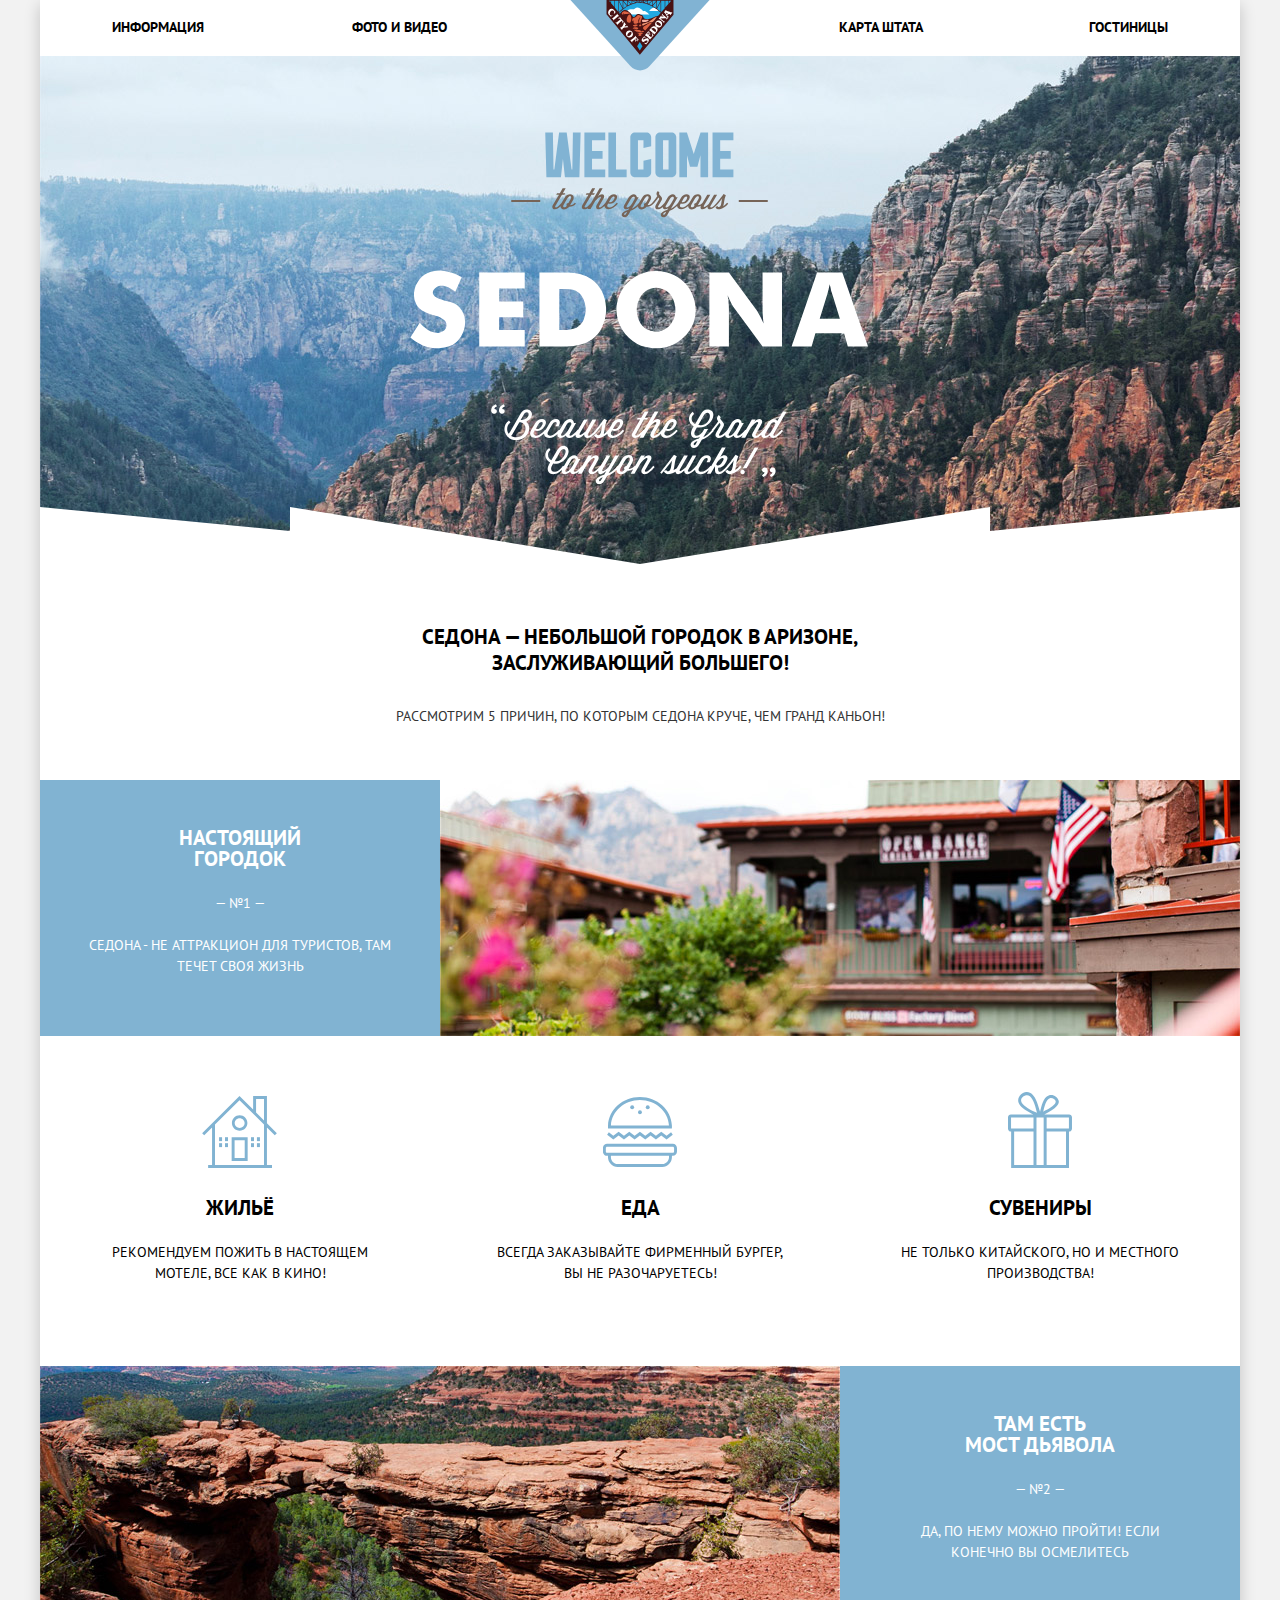
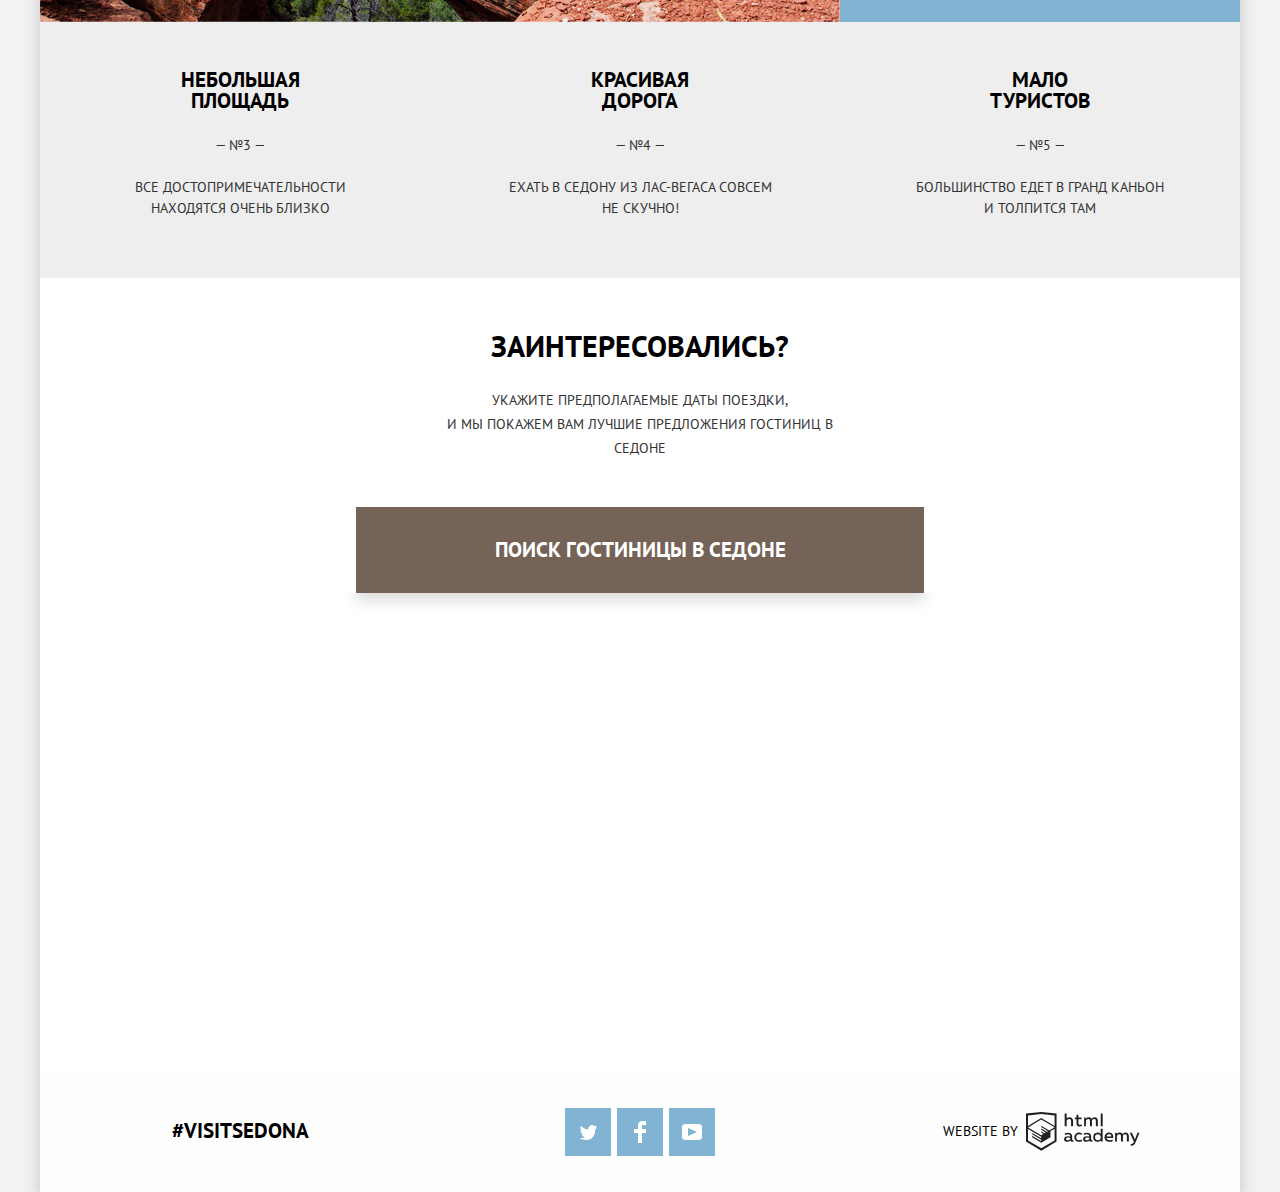
==== index.html @ da0f1f98 "Подключен обновленный минифицированный файл стилей" ====
<!DOCTYPE html>
<html lang="ru">
  <head>
    <meta charset="utf-8">
    <title>Седона</title>
    <link href="https://fonts.googleapis.com/css?family=PT+Sans:400,700&amp;subset=cyrillic"
     rel="stylesheet">
    <link href="css/normalize.min.css" rel="stylesheet">
    <link href="css/styles.min.css" rel="stylesheet">
  </head>
  <body>
    <div class="container">   
      <nav class="main-navigator">
        <a class="main-header-logo">
          <img src="img/logo.svg" width="140"
           height="72" alt="Логотип Sedona">
        </a>
        <ul class="site-navigation">
          <li><a href="info.html">Информация</a></li>
          <li><a href="media.html">Фото и видео</a></li>
          <li><a href="map.html">Карта штата</a></li>
          <li><a href="catalog.html">Гостиницы</a></li>
        </ul>
      </nav>
      <header class="main-header">
        <img src="img/welcome-header.svg" width="459"
         height="353" alt="Приветственный слоган">
      </header>
      <main class="content">
        <h1 class="visually-hidden">Заказ жилья в Седоне</h1>
        <section class="advantages">
          <h2 class="visually-hidden">Преимущества городка Седоны</h2>
          <p class="advantages-intro-mark">
            <b>Седона &mdash; небольшой городок в Аризоне, заслуживающий большего!</b>
          </p>
          <p class="advantages-intro">
            Рассмотрим 5 причин, по которым Седона круче, чем Гранд Каньон!
          </p>
          <section class="advantages-item-1 big-item">
            <div class="advantages-item-container">
              <h3>Настоящий городок</h3>
              <p>&mdash; №1 &mdash;</p>
              <p class="advantages-item-1-description">Седона - не аттракцион
               для туристов, там течет своя жизнь</p>
            </div>
            <div class="advantages-img-container">
              <img src="img/item1.jpg" width="800"
               height="256" alt="Одно из городских строений в стилиские дикого запада">
            </div>
          </section>
          <section class="advantages-extra">
            <div class="advantages-extra-item advantages-extra-item-1">
              <p><b>Жильё</b></p>
              <p>Рекомендуем пожить в настоящем мотеле, все как в кино!</p>
            </div>
            <div class="advantages-extra-item advantages-extra-item-2">
              <p><b>Еда</b></p>
              <p>Всегда заказывайте фирменный бургер, Вы не разочаруетесь!</p>
            </div>
            <div class="advantages-extra-item advantages-extra-item-3">
              <p><b>Сувениры</b></p>
              <p>Не только китайского, но и местного производства!</p>
            </div>
          </section>
          <section class="advantages-item-2 advantages-item-reverse big-item">
            <div class="advantages-item-container">
              <h3>Там есть<br>мост дьявола</h3>
              <p>&mdash; №2 &mdash;</p>
              <p>Да, по нему можно пройти! Если конечно Вы осмелитесь</p>
            </div>
            <div class="advantages-img-container">
              <img src="img/item2.jpg"
               width="800" height="256" alt="Мост дьявола">
            </div>
          </section>
          <section class="advantages-item-3 advantages-item-small">
            <h3>Небольшая площадь</h3>
            <p>&mdash; №3 &mdash;</p>
            <p>Все достопримечательности находятся очень близко</p>
          </section>
          <section class="advantages-item-4 advantages-item-small">
            <h3>Красивая дорога</h3>
            <p>&mdash; №4 &mdash;</p>
            <p>Ехать в Седону из Лас-Вегаса совсем не скучно!</p>
          </section>
          <section class="advantages-item-5 advantages-item-small">
            <h3>Мало туристов</h3>
            <p>&mdash; №5 &mdash;</p>
            <p>Большинство едет в Гранд Каньон<br>и толпится там</p>
          </section>
        </section>
        <section class="container-before-search-form">
          <p><b>Заинтересовались?</b></p>
          <p>Укажите предполагаемые даты поездки,<br>и мы покажем Вам
           лучшие предложения гостиниц в Седоне</p>
          <button class="btn btn-open-form">
            Поиск гостиницы в Седоне
          </button>
        </section>
        <section class="map">
          <h2 class="visually-hidden">Как до нас добраться</h2>
          <iframe class="visually-hidden" src="https://yandex.ru/map-widget/v1/-/CBBUNJQzKC" width="1200" height="593"></iframe>
          <a href="map.html">
           <img src="img/map.jpg" width="1200"
            height="593" alt="Карта со спутника">
          </a>
          <form class="form-search" action="https://echo.htmlacademy.ru" method="post">
            <h3 class="visually-hidden">Форма для поиска жилья</h3>
            <p class="container-for-date">
              <label class="input-date-label" for="input-date">
                Дата заезда:
              </label>
              <input id="input-date" class="input-date date" type="text" name="input-date" value="24 апреля 2017">
              <button class="calendar-event-listener" type="button" aria-label="Выбрать дату приезда через календарь">
                <svg class="calendar" width="21px" height="22px" viewBox="0 0 21 22"
                 enable-background="new 0 0 21 22" xml:space="preserve" fill="#000000">
	              <path d="M19.251,2.025h-2.845V0.648c0-0.381-0.294-0.689-0.656-0.689c-0.363,0-0.656,
	               0.308-0.656,0.689v1.377h-3.938V0.648
		           c0-0.381-0.294-0.689-0.655-0.689c-0.363,0-0.657,0.308-0.657,
		           0.689v1.377H5.906V0.648c0-0.381-0.294-0.689-0.656-0.689
		           c-0.363,0-0.657,0.308-0.657,0.689v1.377H1.75C0.784,2.025,0,2.847,0,
		           3.862v16.302C0,21.179,0.784,22,1.75,22h17.501
		           C20.217,22,21,21.179,21,20.164V3.862C21,2.847,20.217,2.025,19.251,
		           2.025z M19.688,20.164c0,0.253-0.195,0.459-0.437,0.459H1.75
		           c-0.241,0-0.438-0.206-0.438-0.459V3.862c0-0.253,0.196-0.459,
		           0.438-0.459h2.844v1.378c0,0.381,0.294,0.689,0.657,0.689
		           c0.362,0,0.656-0.308,0.656-0.689V3.403h3.938v1.378c0,0.381,
		           0.294,0.689,0.657,0.689c0.361,0,0.655-0.308,0.655-0.689V3.403h3.938
		           v1.378c0,0.381,0.293,0.689,0.656,0.689c0.362,0,0.656-0.308,
		           0.656-0.689V3.403h2.845c0.241,0,0.437,0.206,0.437,0.459V20.164z"/>
	              <rect x="4.594" y="8.225" width="2.625" height="2.066"/>
	              <rect x="4.594" y="11.668" width="2.625" height="2.067"/>
            	  <rect x="4.594" y="15.112" width="2.625" height="2.066"/>
	              <rect x="9.188" y="15.112" width="2.625" height="2.066"/>
	              <rect x="9.188" y="11.668" width="2.625" height="2.067"/>
	              <rect x="9.188" y="8.225" width="2.625" height="2.066"/>
	              <rect x="13.781" y="15.112" width="2.625" height="2.066"/>
	              <rect x="13.781" y="11.668" width="2.625" height="2.067"/>
	              <rect x="13.781" y="8.225" width="2.625" height="2.066"/>
                </svg>
              </button>
            </p>
            <p class="container-for-date">
              <label class="output-date-label" for="output-date">
                Дата выезда:
              </label>
              <input id="output-date" class="output-date date" type="text" name="output-date" value="4 июля 2017">
              <button class="calendar-event-listener" type="button" aria-label="Выбрать дату выезда через календарь">
                <svg class="calendar" width="21px" height="22px" viewBox="0 0 21 22"
                 enable-background="new 0 0 21 22" xml:space="preserve" fill="#000000">
	              <path d="M19.251,2.025h-2.845V0.648c0-0.381-0.294-0.689-0.656-0.689c-0.363,0-0.656,
	               0.308-0.656,0.689v1.377h-3.938V0.648
		           c0-0.381-0.294-0.689-0.655-0.689c-0.363,0-0.657,0.308-0.657,
		           0.689v1.377H5.906V0.648c0-0.381-0.294-0.689-0.656-0.689
		           c-0.363,0-0.657,0.308-0.657,0.689v1.377H1.75C0.784,2.025,0,2.847,0,
		           3.862v16.302C0,21.179,0.784,22,1.75,22h17.501
		           C20.217,22,21,21.179,21,20.164V3.862C21,2.847,20.217,2.025,19.251,
		           2.025z M19.688,20.164c0,0.253-0.195,0.459-0.437,0.459H1.75
		           c-0.241,0-0.438-0.206-0.438-0.459V3.862c0-0.253,0.196-0.459,
		           0.438-0.459h2.844v1.378c0,0.381,0.294,0.689,0.657,0.689
		           c0.362,0,0.656-0.308,0.656-0.689V3.403h3.938v1.378c0,0.381,
		           0.294,0.689,0.657,0.689c0.361,0,0.655-0.308,0.655-0.689V3.403h3.938
		           v1.378c0,0.381,0.293,0.689,0.656,0.689c0.362,0,0.656-0.308,
		           0.656-0.689V3.403h2.845c0.241,0,0.437,0.206,0.437,0.459V20.164z"/>
	              <rect x="4.594" y="8.225" width="2.625" height="2.066"/>
	              <rect x="4.594" y="11.668" width="2.625" height="2.067"/>
            	  <rect x="4.594" y="15.112" width="2.625" height="2.066"/>
	              <rect x="9.188" y="15.112" width="2.625" height="2.066"/>
	              <rect x="9.188" y="11.668" width="2.625" height="2.067"/>
	              <rect x="9.188" y="8.225" width="2.625" height="2.066"/>
	              <rect x="13.781" y="15.112" width="2.625" height="2.066"/>
	              <rect x="13.781" y="11.668" width="2.625" height="2.067"/>
	              <rect x="13.781" y="8.225" width="2.625" height="2.066"/>
                </svg>
              </button>
            </p>
            <div class="container-for-peoples-count">
              <div class="adult-container">
                <label class="count-adults-label" for="count-adults">
                  Взрослые:
                </label>
                <button class="minus" type="button"
                 aria-label="уменьшить число взрослых на одного"></button>
                <input class="peoples-count-input" type="text" id="count-adults" name="count-adults"
                 value="2">
                <button class="plus" type="button"
                 aria-label="увеличить число взрослых на одного"></button>
              </div>
              <div class="children-container">
                <label class="count-children-label" for="count-childrens">
                  Дети:
                </label>
                <button class="minus" type="button"
                 aria-label="уменьшить число детей на одного"></button>
                <input class="peoples-count-input" type="text" id="count-childrens" name="count-childrens"
                 value="0">
                <button class="plus" type="button"
                 aria-label="увеличить число детей на одного"></button>
              </div>
            </div>
            <p class="container-for-search">
              <button class="find" type="submit">Найти</button>
            </p>
          </form>
        </section>
      </main>
      <footer class="main-footer map-effect">
        <p class="hash-tag">
          #visitsedona
        </p>
        <div class="footer-social">
          <ul>
            <li>
              <a class="btn-social btn-social-tw" href="#"><span class="visually-hidden">Twitter</span>
                <svg id="Layer_1" xmlns="http://www.w3.org/2000/svg" xml:space="preserve" height="15px"
                 viewBox="0 0 17 15" width="17px" version="1.1" y="0px" x="0px"
                 xmlns:xlink="http://www.w3.org/1999/xlink" enable-background="new 0 0 17 15"
                 fill="#fff">
                  <g id="W6EeEF_1_">
		            <path d="m10.95 0.144c1.685-0.496 2.984 0.27 3.577 1.179 0.673-0.231
                     1.331-0.481 2.011-0.708-0.004 0.861-0.522 1.513-0.857 1.768 0.685 0.17
                     1.304-0.491 1.304-0.491-0.169 1-1.006 1.788-1.563 2.024-0.231 6.75-3.175
                     11.217-10.077 11.082h-0.446c-0.41 0-4.164-0.46-4.898-1.887 2.271 0.196
                     3.893-0.422 4.693-1.177-0.96-0.3-2.679-0.477-2.979-2.95 0.349 0.106 0.564
                     0.228 1.19 0.119-1.2-0.856-2.531-1.573-2.457-3.773 0.285 0.328 1.067 0.536
                     1.34 0.472-0.703-0.241-1.97-3.36-0.894-4.952 1.818 1.854 3.735 3.606 7.152
                     3.773 0.208-2.293 1.137-3.83 2.904-4.479z"/>
                  </g>
                </svg>
              </a>
            </li>
            <li>
              <a class="btn-social btn-social-fb" href="#"><span class="visually-hidden">Facebook</span>
                <svg x="0px" y="0px" fill="#FFFFFF" width="12px" height="22px"
                 viewBox="0 0 12 22" enable-background="new 0 0 12 22"
                 xml:space="preserve">
                  <path d="M12,4V0H8C5.791,0,4,1.791,4,4v4H0v4h4v10h4V12h4V8H8V4H12z"/>
                </svg>
              </a>
            </li>
            <li>
              <a class="btn-social btn-social-yt" href="#"><span class="visually-hidden">Youtube</span>
                <svg x="0px" y="0px" width="20px" height="16px" viewBox="0 0 20 16"
                 enable-background="new 0 0 20 16" xml:space="preserve" fill="#FFFFFF">
                  <path d="M17,0H3C1.35,0,0,1.35,0,3v10c0,
                   1.65,1.35,3,3,3h14c1.65,0,3-1.35,3-3V3C20,1.35,18.65,0,17,0z
                   M6.027,11.998V4.002L15.014,8L6.027,11.998z"/>
                </svg>
              </a>
            </li>
          </ul>
        </div>
        <p class="author">
          <span>Website by</span>
          <a class="logo-htmlacademy" href="https://htmlacademy.ru/intensive/htmlcss"
           aria-label="Ссылка на курс HTML и CSS, уровень 1">
            <svg class="logo-htmlacademy-svg" width="115" height="41">
              <path d="M401.93,351.51a2.07,2.07,0,0,0,.58-0.11v1.4a3.41,3.41,0,0,
               1-1.24.22,1.75,1.75,0,0,1-1.75-1,5.08,5.08,0,0,1-3.3,1.13c-1.59,
               0-3.06-.87-3.06-2.68,0-2.24,2.08-2.93,3.9-2.93a11.63,11.63,0,0,1,
               2.28.26v-0.31c0-1.09-.8-1.86-2.3-1.86a7.79,7.79,0,0,0-3.15.67v-1.79a10.72,
               10.72,0,0,1,3.35-.58c2.48,0,4,1.18,4,3.83v3.14A0.57,0.57,0,0,0,
               401.93,351.51Zm-6.76-1.19a1.42,1.42,0,0,0,1.64,1.29,3.56,3.56,0,0,0,
               2.53-1V349.1a10.21,10.21,0,0,0-1.9-.22C396.34,348.89,
               395.17,349.23,395.17,350.33Z"
               transform="translate(-355.09 -323.29)" fill="#231f20"/>
              <path d="M408.15,343.91a5.29,5.29,0,0,1,2.7.67v1.79a4.28,4.28,0,0,
               0-2.42-.73,2.89,2.89,0,1,0,0,5.76,5.26,5.26,0,0,0,
               2.55-.67v1.8a6.58,6.58,0,0,1-2.9.6,4.42,4.42,0,0,1-4.72-4.54A4.54,
               4.54,0,0,1,408.15,343.91Z" transform="translate(-355.09 -323.29)"
               fill="#231f20"/>
              <path d="M420.93,351.51a2.07,2.07,0,0,0,.58-0.11v1.4a3.41,3.41,0,0,
               1-1.24.22,1.75,1.75,0,0,1-1.75-1,5.08,5.08,0,0,1-3.3,1.13c-1.59,
               0-3.06-.87-3.06-2.68,0-2.24,2.08-2.93,3.9-2.93a11.63,11.63,0,0,1,
               2.28.26v-0.31c0-1.09-.8-1.86-2.3-1.86a7.79,7.79,0,0,0-3.15.67v-1.79a10.72,
               10.72,0,0,1,3.35-.58c2.48,0,4,1.18,4,3.83v3.14A0.57,0.57,0,0,0,420.93,
               351.51Zm-6.76-1.19a1.42,1.42,0,0,0,1.64,1.29,3.56,3.56,0,0,0,
               2.53-1V349.1a10.21,10.21,0,0,0-1.9-.22C415.33,348.89,414.17,349.23,
               414.17,350.33Z" transform="translate(-355.09 -323.29)" fill="#231f20"/>
              <path d="M431.76,340.14V352.9H430v-1.39a4.07,4.07,0,0,1-3.35,1.62,4.62,
               4.62,0,0,1,0-9.22,4,4,0,0,1,3.15,1.37v-5.14h2ZM427,345.62a2.9,2.9,0,0,
               0,0,5.8,3,3,0,0,0,2.79-1.84v-2.13A3.06,3.06,0,0,0,427,345.62Z"
               transform="translate(-355.09 -323.29)" fill="#231f20"/>
              <path d="M438.08,343.91c3.48,0,4.68,2.81,4.12,5.34h-6.58c0.22,1.57,1.75,
               2.22,3.35,2.22a6.41,6.41,0,0,0,2.77-.62v1.68a7.5,7.5,0,0,1-3.14.6c-2.68,
               0-5-1.53-5-4.61A4.39,4.39,0,0,1,438.08,343.91Zm0.09,1.62a2.39,2.39,0,0,
               0-2.57,2.26h4.85A2.06,2.06,0,0,0,438.17,345.53Z"
               transform="translate(-355.09 -323.29)" fill="#231f20"/>
              <path d="M444.19,352.9v-8.75h1.73v1.09a4,4,0,0,1,2.92-1.33,3,3,0,0,1,
               2.73,1.4,4.33,4.33,0,0,1,3.06-1.4,3.21,3.21,0,0,1,3.32,
               3.52v5.47h-2v-5.41a1.67,1.67,0,0,0-1.73-1.84,2.94,2.94,0,0,0-2.17,
               1.18c0,0.2,0,.4,0,0.6v5.47h-2v-5.41a1.67,1.67,0,0,0-1.73-1.84,3.11,
               3.11,0,0,0-2.32,1.35v5.91h-2Z" transform="translate(-355.09 -323.29)"
               fill="#231f20"/>
              <path d="M466.56,344.15h2l-4.1,9.93c-0.95,2.28-2.19,3-3.52,3a5,5,0,0,
               1-1.15-.15v-1.66a3,3,0,0,0,.89.13c0.95,0,1.66-.67,
               2.17-2l0.18-.44-4.16-8.82H461l3,6.6Z"
               transform="translate(-355.09 -323.29)" fill="#231f20"/>
              <path d="M395.75,324.82v5a4,4,0,0,1,2.83-1.2,3.41,3.41,0,0,1,3.61,
               3.57v5.41h-2v-5.16a1.9,1.9,0,0,0-2-2.1,3.08,3.08,0,0,0-2.44,
               1.46v5.8h-2V324.82h2Z" transform="translate(-355.09 -323.29)"
               fill="#231f20"/>
              <path d="M407.52,325.71v3.12h3.17v1.71h-3.17v4c0,1.15.53,1.53,
               1.66,1.53a4.71,4.71,0,0,0,1.77-.35v1.68a7.14,7.14,0,0,1-2.35.38,
               2.68,2.68,0,0,1-3-2.88v-4.38H404v-1.71h1.57v-2.64Z"
               transform="translate(-355.09 -323.29)" fill="#231f20"/>
              <path d="M413.19,337.58v-8.75h1.73v1.09a4,4,0,0,1,2.92-1.33,3,3,0,
               0,1,2.73,1.4,4.33,4.33,0,0,1,3.06-1.4,3.21,3.21,0,0,1,3.32,
               3.52v5.47h-2v-5.41a1.67,1.67,0,0,0-1.73-1.84,2.94,2.94,0,0,0-2.17,
               1.18c0,0.2,0,.4,0,0.6v5.47h-2v-5.41a1.67,1.67,0,0,0-1.73-1.84,3.11,
               3.11,0,0,0-2.32,1.35v5.91h-2Z" transform="translate(-355.09 -323.29)"
               fill="#231f20"/>
              <rect x="74.72" y="1.52" width="1.95" height="12.76" fill="#231f20"/>
              <path d="M370.53,323.31l-0.16,0-15.28,1.6v28L370.37,
               362l15.28-9.09v-28Zm13.12,28.45-13.28,7.9-13.28-7.9V340.28l13.22,7.87,
               0,1.43-9.07-5.4v1.38l9.11,5.47,0,1.46-9.1-5.42v1.38l9.11,
               5.47h0l9.19-5.5v-1.39h0v-4.52l4.1-2.45v11.67Zm0-13.16L380,340.74h0l-1.68,
               1-8-4.76v1.38l6.84,4.07-0.06,0-0.15.09-1,.57-5.64-3.36v1.38l4.45,2.65-1.05.7,
               0,0-3.36-2v1.38l2.21,1.3-2.25,1.35-13.16-7.82,
               13.17-7.92h0Zm0-1.39-13.35-7.87h0l-13.2,7.86v-10.5l13.28-1.39,13.28,
               1.39v10.51Z" transform="translate(-355.09 -323.29)" fill="#231f20"/>
            </svg>
          </a>
        </p>
      </footer>
    </div>
    <script src="js/script.min.js"></script>
  </body>
</html>
---- css/styles.min.css ----
.main-header::after,.main-header::before{left:0;content:""}.btn-open-form,body{text-transform:uppercase}.main-header::after,.main-header::before,.map form{z-index:2;position:absolute}.advantages-item-reverse,.star-container{-webkit-box-orient:horizontal;-webkit-box-direction:reverse}@-webkit-keyframes form-move-down{from{-webkit-transform:translate(0,-100%);transform:translate(0,-100%)}to{-webkit-transform:translate(0,0);transform:translate(0,0)}}@keyframes form-move-down{from{-webkit-transform:translate(0,-100%);transform:translate(0,-100%)}to{-webkit-transform:translate(0,0);transform:translate(0,0)}}@-webkit-keyframes form-move-up{from{-webkit-transform:translate(0,0);transform:translate(0,0)}to{-webkit-transform:translate(0,-100%);transform:translate(0,-100%)}}@keyframes form-move-up{from{-webkit-transform:translate(0,0);transform:translate(0,0)}to{-webkit-transform:translate(0,-100%);transform:translate(0,-100%)}}@-webkit-keyframes input-error{0%,100%{-webkit-transform:translateX(0);transform:translateX(0)}10%,30%,50%,70%,90%{-webkit-transform:translateX(-15px);transform:translateX(-15px)}20%,40%,60%,80%{-webkit-transform:translateX(15px);transform:translateX(15px)}}@keyframes input-error{0%,100%{-webkit-transform:translateX(0);transform:translateX(0)}10%,30%,50%,70%,90%{-webkit-transform:translateX(-15px);transform:translateX(-15px)}20%,40%,60%,80%{-webkit-transform:translateX(15px);transform:translateX(15px)}}.visually-hidden:not(:focus):not(:active),input[type=checkbox].visually-hidden,input[type=radio].visually-hidden{position:absolute;width:1px;height:1px;margin:-1px;border:0;padding:0;white-space:nowrap;-webkit-clip-path:inset(100%);clip-path:inset(100%);clip:rect(0 0 0 0);overflow:hidden}body{margin:0;padding:0;font-family:"PT Sans",Arial,sans-serif;font-size:14px;line-height:21px;font-weight:400;color:#333;background-color:#f2f2f2}.main-navigator,.site-navigation a{font-size:14px;color:#000;line-height:26px}.main-navigator,main.content{background-color:#fff}a{text-decoration:none}img{width:100%;height:auto}.footer-social ul,.search-result-list,.site-navigation,.sort-links{margin:0;padding:0;list-style:none}.site-navigation a{font-weight:700}.site-navigation a:focus,.site-navigation a:hover{color:#81b3d2}.site-navigation a:active{color:#cacaca}.site-navigation .active{color:#766357}.main-header{position:relative;width:1200px;min-height:510px;background-color:#8b97a6;background-image:url(../img/header-index-bg.jpg);background-size:1200px;background-position:0 -56px;background-repeat:no-repeat}.main-header::before{top:508px;width:1200px;height:2px;background-color:#fff}.main-header::after{bottom:2px;display:block;width:1200px;height:57px;background-color:transparent;background-image:url(../img/polygon.svg);background-repeat:no-repeat}.main-header img{position:absolute;top:76px;left:370px;width:459px;height:353px}.advantages-intro-mark{margin:26px 0;padding:0 295px;font-size:21px;line-height:26px;font-weight:700;text-align:center;color:#000}.advantages-intro-mark:first-of-type{margin:0 0 27px}.advantages-intro{font-size:14px;line-height:26px;font-weight:400;text-align:center;color:#333}.advantages-item-container{-ms-flex-preferred-size:400px;flex-basis:400px;padding-top:47px;padding-bottom:45px;background-color:#81b3d2}.advantages-item-container h3{font-size:21px;line-height:21px;font-weight:700;text-align:center;color:#fff}.advantages-item-container p{font-size:14px;line-height:21px;font-weight:400;text-align:center;color:#fff}.advantages-extra b{font-size:21px;line-height:21px;font-weight:700;color:#000}.advantages-extra p{font-size:14px;line-height:21px;font-weight:400;text-align:center;color:#000}.advantages-item-small{background-color:#eee}.advantages-item-small h3{font-size:21px;line-height:21px;font-weight:700;text-align:center;color:#000}.advantages-item-small p{font-size:14px;line-height:21px;font-weight:400;text-align:center;color:#333}.container-before-search-form b{font-size:30px;line-height:36px;font-weight:700;text-align:center;color:#000}.container-before-search-form p{font-size:14px;line-height:24px;font-weight:400;text-align:center}.btn-open-form{margin:0 0 0 316px;padding:30px 0;width:568px;border:none;font-size:21px;line-height:26px;font-weight:700;text-align:center;color:#fff;background-color:#766357}.btn-open-form:focus,.btn-open-form:hover{color:#fff;background-color:#604e43}.btn-open-form:active{color:#928a85;background-color:#503e33}.form-search input,.form-search label{font-size:14px;color:#000;text-transform:uppercase}.map form{top:0;left:316px;max-width:458px;background-color:#fff;-webkit-box-shadow:0 7px 15px 0 rgba(0,0,0,.15);box-shadow:0 7px 15px 0 rgba(0,0,0,.15)}.map .start-status{-webkit-transform:translate(0,-100%);-ms-transform:translate(0,-100%);transform:translate(0,-100%)}.map .form-open{-webkit-animation-name:form-move-down;animation-name:form-move-down;-webkit-animation-duration:.6s;animation-duration:.6s;-webkit-animation-fill-mode:forwards;animation-fill-mode:forwards}.map .form-close{-webkit-animation-name:form-move-up;animation-name:form-move-up;-webkit-animation-duration:.6s;animation-duration:.6s;-webkit-animation-fill-mode:forwards;animation-fill-mode:forwards}.map .form-error{-webkit-animation-name:input-error;animation-name:input-error;-webkit-animation-duration:.6s;animation-duration:.6s;-webkit-animation-timing-function:linear;animation-timing-function:linear}.map iframe{border:none}.form-search p{display:-webkit-box;display:-ms-flexbox;display:flex;-webkit-box-pack:justify;-ms-flex-pack:justify;justify-content:space-between;-ms-flex-preferred-size:100%;flex-basis:100%;-webkit-box-align:center;-ms-flex-align:center;align-items:center}.form-search .container-for-peoples-count{display:-webkit-box;display:-ms-flexbox;display:flex;-webkit-box-pack:justify;-ms-flex-pack:justify;justify-content:space-between;-webkit-box-align:center;-ms-flex-align:center;align-items:center;margin-bottom:55px}.form-search label{-ms-flex-preferred-size:112px;flex-basis:112px;font-weight:700}.form-search input{border:2px solid #f2f2f2;line-height:26px;font-weight:700;background-color:#f2f2f2;-webkit-transition-duration:.5s;-o-transition-duration:.5s;transition-duration:.5s}.form-search .find,.hash-tag{font-size:21px;font-weight:700;text-align:center}.form-search input:hover{border:2px solid #ebebeb;background-color:#ebebeb}.form-search input:focus{border:2px solid #e5e5e5;background-color:#fff;outline:0}.form-search .container-for-date{position:relative;margin:0 0 29px}.form-search .input-date-label,.form-search .output-date-label{-ms-flex-preferred-size:112px;flex-basis:112px}.form-search .input-date,.form-search .output-date{margin:0;padding:0 41px 0 11px;width:290px;height:34px}.container-for-date .calendar-event-listener{position:absolute;top:2px;right:2px;width:34px;height:34px;border:none;background-color:transparent}.container-for-date .calendar-event-listener:active,.container-for-date .calendar-event-listener:focus,.container-for-date .calendar-event-listener:hover{background-color:transparent}.calendar{position:absolute;top:6px;right:7px;fill:#a9a9a9}.calendar-event-listener:focus>.calendar,.calendar-event-listener:hover>.calendar{fill:#000}.calendar-event-listener:active>.calendar{fill:#81b3d2}.form-search .adult-container{display:-webkit-box;display:-ms-flexbox;display:flex;-ms-flex-preferred-size:226px;flex-basis:226px;-webkit-box-align:center;-ms-flex-align:center;align-items:center}.form-search .children-container{display:-webkit-box;display:-ms-flexbox;display:flex;-ms-flex-preferred-size:179px;flex-basis:179px;-webkit-box-align:center;-ms-flex-align:center;align-items:center}.adult-container label{-ms-flex-preferred-size:112px;flex-basis:112px}.children-container label{-ms-flex-preferred-size:65px;flex-basis:65px}.container-for-peoples-count button{position:relative;margin:0;padding:0;width:38px;height:38px;border:none;background-color:#f2f2f2}.container-for-peoples-count button::after,.container-for-peoples-count button::before{content:"";position:absolute;top:18px;left:13px;display:block;margin:0;padding:0;height:3px;background-color:#a9a9a9}.advantages,.site-navigation{display:-webkit-box;display:-ms-flexbox}.container-for-peoples-count .minus::before{width:12px}.container-for-peoples-count .plus::before{width:11px}.container-for-peoples-count .plus::after{width:11px;-webkit-transform:translateX(7px) translateY(-4px) rotate(90deg);-ms-transform:translateX(7px) translateY(-4px) rotate(90deg);transform:translateX(7px) translateY(-4px) rotate(90deg);-webkit-transform-origin:top left;-ms-transform-origin:top left;transform-origin:top left}.container-for-peoples-count button:focus::after,.container-for-peoples-count button:focus::before,.container-for-peoples-count button:hover::after,.container-for-peoples-count button:hover::before{background-color:#000}.container-for-peoples-count button:active::after,.container-for-peoples-count button:active::before,.form-search .find{background-color:#81b3d2}.container-for-peoples-count input{margin:0;padding:0;width:34px;height:34px;text-align:center}.container-for-search{-ms-flex-preferred-size:100%;flex-basis:100%;margin:0;padding:0}.container-for-search .find{width:100%;padding:16px 0;outline:0}.form-search .find{border:none;line-height:26px;text-transform:uppercase;color:#fff}.form-search .find:focus,.form-search .find:hover{background-color:#669ec0}.form-search .find:active{color:#94b9d2;background-color:#5496bd}.author,.hash-tag{line-height:26px;color:#000}.main-footer{background-color:rgba(255,255,255,.5)}.footer-fix-bg{background:#fefefe}.hash-tag{-ms-flex-item-align:center;-ms-grid-row-align:center;align-self:center;margin:0 0 7px}.btn-social{background-color:#81b3d2}.author{font-size:14px;font-weight:400}.logo-htmlacademy-svg{width:115px;height:41px}.logo-htmlacademy path,.logo-htmlacademy rect{fill:#231f20}.logo-htmlacademy:focus path,.logo-htmlacademy:focus rect,.logo-htmlacademy:hover path,.logo-htmlacademy:hover rect{fill:#81b3d2}.logo-htmlacademy:active path,.logo-htmlacademy:active rect{fill:#bdbbbc}.search-filter{padding-bottom:31px;background-color:#566571;background-image:url(../img/filter-bg-catalog.jpg);background-repeat:no-repeat;background-size:cover;background-position:0 -55px}.search-filter fieldset{border:none}.search-filter legend{font-size:16px;line-height:21px;font-weight:700;color:#fff}.search-filter label{font-size:14px;line-height:21px;font-weight:400;color:#fff}.search-filter-range-params{border:2px solid #fff;border-radius:2px;background-color:transparent}.search-filter-range-params input{border:none;color:#fff;background-color:transparent}.search-filter .show{border:2px solid #fff;border-radius:2px;text-align:center;color:#fff;background-color:transparent}.search-filter .show:focus,.search-filter .show:hover{color:#000;background-color:#fff}.search-result-output-text b{font-size:21px;line-height:26px;font-weight:700;color:#000}.search-result-output-text span,.sort-links a{font-size:12px;line-height:18px;font-weight:400}.search-result-output-text span{color:#000;vertical-align:1px}.sort-links .active{color:#81b3d2}.sort-links a{border-bottom:1px dotted #81b3d2;color:#cacaca}.sort-links a:focus,.sort-links a:hover{border-bottom:1px dotted #81b3d2;color:#81b3d2}.sort-links a:active{border-bottom:none;color:#000}.btn-filter svg[class^=svg]{width:11px;height:10px}.btn-filter-to-max,.btn-filter-to-min polyline{fill:#cacaca}.btn-filter-to-max:focus polygon,.btn-filter-to-max:hover polygon,.btn-filter-to-min:focus polyline,.btn-filter-to-min:hover polyline{fill:#231f20}.btn-active polyline,.btn-filter-to-max:active polygon,.btn-filter-to-min:active polyline{fill:#81b3d2}.hotel-title{font-size:21px;font-weight:700;color:#000}.btn-detail,.btn-order{font-size:14px;line-height:21px;font-weight:700}.hotel-title:focus,.hotel-title:hover{color:#81b3d2}.hotel-title:active{color:#cacaca}.btn-detail{color:#fff;background-color:#81b3d2}.btn-detail:focus,.btn-detail:hover{color:#fff;background-color:#669ec0}.btn-detail:active{color:#94b9d2;background-color:#5496bd}.btn-order{color:#fff;background-color:#766357}.btn-order:focus,.btn-order:hover{color:#fff;background-color:#604e43}.btn-order:active{color:#928a85;background-color:#503e33}.rating-mark{color:#666;background-color:#f2f2f2}body .container{margin:0 auto;padding:0;width:1200px;-webkit-box-shadow:0 5px 15px 0 rgba(0,0,0,.2);box-shadow:0 5px 15px 0 rgba(0,0,0,.2);background-color:#fff}.main-navigator{position:relative;margin:0;padding:0 72px}.main-header-logo{position:absolute;top:-1px;left:530px;z-index:10}.main-header-logo img{width:140px;height:72px}.site-navigation{display:flex;-ms-flex-negative:0;flex-shrink:0;-ms-flex-wrap:wrap;flex-wrap:wrap;margin:0;padding:0}.site-navigation li{width:128px}.site-navigation li:nth-of-type(4n+1){margin-right:112px}.site-navigation li:nth-of-type(4n+2){margin-right:315px}.site-navigation li:nth-of-type(4n){margin-left:auto}.advantages{display:flex;-ms-flex-wrap:wrap;flex-wrap:wrap;-ms-flex-negative:0;flex-shrink:0;margin:0;padding:58px 0 0}.advantages p[class^=advantages-intro]{-ms-flex-preferred-size:100%;flex-basis:100%}.advantages .big-item{display:-webkit-box;display:-ms-flexbox;display:flex;-ms-flex-wrap:wrap;flex-wrap:wrap;-ms-flex-negative:0;flex-shrink:0;-webkit-box-align:start;-ms-flex-align:start;align-items:flex-start;-ms-flex-preferred-size:100%;flex-basis:100%}.advantages-img-container{-ms-flex-preferred-size:800px;flex-basis:800px}.advantages-img-container img{display:block;width:800px;height:256px}.advantages-extra,.main-footer{display:-webkit-box;display:-ms-flexbox}.advantages-extra{-ms-flex-preferred-size:100%;flex-basis:100%;display:flex;-ms-flex-wrap:wrap;flex-wrap:wrap;-ms-flex-pack:distribute;justify-content:space-around;-ms-flex-negative:0;flex-shrink:0}.advantages .advantages-extra-item,.advantages .advantages-item-small{-ms-flex-preferred-size:400px;flex-basis:400px}.advantages-item-reverse{-ms-flex-direction:row-reverse;flex-direction:row-reverse}.container-before-search-form a{margin:0 auto;width:568px}.form-search{margin:0 auto;padding:55px;width:458px}.main-footer{display:flex;-ms-flex-negative:0;flex-shrink:0;-webkit-box-align:start;-ms-flex-align:start;align-items:flex-start;margin:0;padding:36px 0 31px}.main-footer div,.main-footer p{-ms-flex-preferred-size:400px;flex-basis:400px;overflow:hidden}.search-filter form{display:-webkit-box;display:-ms-flexbox;display:flex;-ms-flex-negative:0;flex-shrink:0}.search-filter fieldset{-webkit-margin-start:0;-webkit-margin-end:0;margin:0;-webkit-padding-before:0;-webkit-padding-start:0;-webkit-padding-end:0;-webkit-padding-after:0;padding:0}.search-filter-infrastructure,.search-filter-type-of-hotel{-ms-flex-preferred-size:255px;flex-basis:255px}.search-result-filter,.sort-links{display:-webkit-box;display:-ms-flexbox;-ms-flex-negative:0}.search-filter-infrastructure label,.search-filter-type-of-hotel label{padding-left:40px}.search-filter-infrastructure legend,.search-filter-type-of-hotel legend{margin-bottom:25px}.search-filter-infrastructure p,.search-filter-type-of-hotel p{margin-top:0;margin-bottom:25px}.search-filter-infrastructure p:last-of-type,.search-filter-type-of-hotel p:last-of-type{margin-bottom:0}.search-result{background:#fefefe}.search-result-filter{display:flex;flex-shrink:0;padding:0 72px 0 71px}.search-result-output-text{margin:0 40px 0 0}.search-result-output-text b{margin-right:44px}.sort-links{display:flex;flex-shrink:0;-webkit-box-flex:0;-ms-flex-positive:0;flex-grow:0;-ms-flex-wrap:wrap;flex-wrap:wrap;-webkit-box-align:center;-ms-flex-align:center;align-items:center;-ms-flex-line-pack:center;align-content:center;-ms-flex-preferred-size:742px;flex-basis:742px}.sort-links li{margin-right:33px}.sort-links li:last-of-type{margin-right:0}.btn-filter-to-max{margin-right:12px}.search-result-list li{display:-webkit-box;display:-ms-flexbox;display:flex;-ms-flex-negative:0;flex-shrink:0;margin-top:-1px;border-top:1px solid #e5e5e5;border-bottom:1px solid #e5e5e5}.search-result-list li:first-of-type{-ms-flex-preferred-size:135px;flex-basis:135px;margin-top:0}.preview-photo,.preview-photo img{display:block;height:90px}.preview-photo{margin:30px 30px 30px 72px;-ms-flex-preferred-size:135px;flex-basis:135px}.preview-photo img{width:135px}.search-result-item-info{-ms-flex-preferred-size:651px;flex-basis:651px;padding:27px 0}.btn-detail,.btn-order{display:block;padding:3px 0;text-align:center}.search-result-item-info h3{margin:0 0 8px}.btn-detail{width:110px}.btn-order{width:142px}.search-result-item-rating{-ms-flex-preferred-size:241px;flex-basis:241px;margin-right:auto;padding:25px 0}.star-container{display:-webkit-box;display:-ms-flexbox;display:flex;margin-top:4px;-ms-flex-direction:row-reverse;flex-direction:row-reverse}.star-container img{margin-right:1px;margin-left:5px;width:18px;height:17px}.rating-mark{margin-left:130px;margin-top:47px;margin-bottom:5px;width:110px;line-height:27px;text-align:center}.site-navigation li{display:block;padding-top:14px;padding-bottom:16px}.site-navigation li:nth-child(4n),.site-navigation li:nth-child(4n+3){text-align:right}.advantages-intro{margin-top:0;margin-bottom:26px}.advantages-intro:last-of-type{margin-bottom:51px}.advantages h3{margin-top:0;margin-bottom:24px;padding:0 124px}.advantages-item-container p:first-of-type{margin-bottom:21px}.advantages-item-container p:nth-of-type(2){padding:0 49px}.advantages div[class^=advantages-extra-item]{position:relative;padding-top:147px;padding-bottom:82px}.advantages div[class^=advantages-extra-item]::before{content:"";position:absolute;width:80px;height:80px;background-color:transparent;background-repeat:no-repeat;background-position:50% 50%}.map,.map img,.map-effect{position:relative}.advantages-extra-item-1::before{top:56px;left:159px;background-image:url(../img/house-icon.svg)}.advantages-extra-item-2::before{top:56px;left:160px;background-image:url(../img/eat-icon.svg)}.advantages-extra-item-3::before{top:54px;left:160px;background-image:url(../img/gift-icon.svg)}.advantages-extra p:last-of-type{margin-top:21px;margin-bottom:0;padding:0 50px}.advantages .advantages-item-small{padding-top:47px;padding-bottom:45px}.advantages-item-small p:last-of-type{margin-top:21px;padding:0 60px}.container-before-search-form{padding-top:50px;background-color:#fff}.container-before-search-form p:first-of-type{margin-top:0;margin-bottom:24px}.container-before-search-form p:last-of-type{margin-bottom:47px;padding:0 380px}.container-before-search-form a{padding:30px 0}.map{z-index:1;overflow:hidden}.map img{display:block;width:1200px;height:593px}.map-effect{z-index:2;margin-top:-120px;background-color:rgba(254,254,254,.9)}.main-footer .footer-social{display:-webkit-box;display:-ms-flexbox;display:flex;-webkit-box-align:start;-ms-flex-align:start;align-items:flex-start;-webkit-box-pack:center;-ms-flex-pack:center;justify-content:center}.footer-social ul{display:-webkit-box;display:-ms-flexbox;display:flex;-ms-flex-negative:0;flex-shrink:0;-ms-flex-wrap:wrap;flex-wrap:wrap;-webkit-box-pack:justify;-ms-flex-pack:justify;justify-content:space-between;-ms-flex-line-pack:justify;align-content:space-between;-webkit-box-align:center;-ms-flex-align:center;align-items:center;margin:0 0 0 -1px;width:150px}.footer-social li{-ms-flex-preferred-size:46px;flex-basis:46px;height:48px;overflow:hidden}.footer-social a{display:block;height:48px}.btn-social:focus,.btn-social:hover{background-color:#669ec0}.btn-social:active{background-color:#5496bd}.btn-social:active path{fill:#88b6d1}.btn-social-tw{padding:17px 14px 10px 15px}.btn-social-fb{padding:13px 17px 7px}.btn-social-yt{padding:16px 13px 10px}.author{display:-webkit-box;display:-ms-flexbox;display:flex;margin:0}.author span{margin-top:10px;margin-left:103px}.author a{display:block;margin:4px 0 0 8px}.search-filter form{padding-left:71px;padding-right:70px;padding-top:27px}fieldset.search-filter-type-of-hotel{padding-left:105px}.search-filter-type-of-hotel label{padding-left:42px}.container-form-item{-ms-flex-preferred-size:544px;flex-basis:544px;padding-left:334px}.search-filter-cost legend{margin-left:1px}.search-filter-range-params{position:relative;margin-top:10px;padding-top:5px;width:314px;min-height:27px}.search-filter-range-params::before{content:"";position:absolute;top:5px;left:157px;display:block;width:2px;height:22px;background-color:#fff}.search-filter-range-params input{width:50px}.search-filter-range-params label{display:inline-block;vertical-align:baseline}.search-filter-range-params label:first-of-type{margin-top:1px;padding-left:65px}.search-filter-range-params input:first-of-type{padding-right:13px}.search-filter-range-params label:last-of-type{padding-left:59px}.search-filter-range-input{position:relative;z-index:1;margin-bottom:32px;padding:4px 0}.search-filter-range-input::after,.search-filter-range-input::before{content:"";position:absolute;top:6px;left:11px;display:block;margin:0;padding:0;height:2px}.search-filter-range-input::before{z-index:2;width:307px;background-color:#928381}.search-filter-range-input::after{z-index:3;width:253px;background-color:#fff}.search-filter-range-input .left-range,.search-filter-range-input .right-range{position:absolute;z-index:4;width:4px;height:4px;background:#ababab;border:8px solid #fff;border-radius:50%;-webkit-box-shadow:0 2px 1px 0 rgba(0,1,1,.2);box-shadow:0 2px 1px 0 rgba(0,1,1,.2)}.search-filter-range-input .right-range{top:-3px;left:1px}.search-filter-range-input .left-range{top:-3px;left:253px}.search-filter-range-input .left-range:hover,.search-filter-range-input .right-range:hover{position:absolute;z-index:4;width:4px;height:4px;background:#ababab;border:9px solid #fff;border-radius:50%;-webkit-box-shadow:0 2px 1px 0 rgba(0,1,1,.2);box-shadow:0 2px 1px 0 rgba(0,1,1,.2);cursor:pointer}.search-filter-range-input .right-range:hover{top:-4px;left:0}.search-filter-range-input .left-range:hover{top:-4px;left:252px}.container-form-item .show{margin-left:85px;padding:8px 0;width:137px;text-transform:uppercase}.search-result-output-text{padding-top:30px;padding-bottom:30px}.btn-filter{padding-top:34px}.search-result-item-info-base{margin:0 0 14px}.search-result-item-action{margin:0}.search-result-item-info .info-container{display:-webkit-box;display:-ms-flexbox;display:flex;-ms-flex-negative:0;flex-shrink:0;-webkit-box-flex:0;-ms-flex-positive:0;flex-grow:0;-webkit-box-pack:justify;-ms-flex-pack:justify;justify-content:space-between;-webkit-box-align:start;-ms-flex-align:start;align-items:flex-start;margin:0;padding:0;width:258px}.info-container .left-column{-ms-flex-preferred-size:110px;flex-basis:110px;margin:0;padding:0}.info-container .right-column{-ms-flex-preferred-size:142px;flex-basis:142px;margin:0;padding:0}.info-container a{margin-top:14px}.search-filter label{position:relative;cursor:pointer}.chkb[type=checkbox]+label>.custom-checkbox{position:absolute;top:-2px;left:1px;display:block;width:19px;height:19px;border:2px solid #fff;border-radius:3px;background-color:transparent}.chkb[type=checkbox]:focus+label .custom-checkbox{outline:dotted thin;outline:-webkit-focus-ring-color auto 5px}.chkb[type=checkbox]:checked+label .custom-checkbox{top:-2px;left:1px;width:27px;height:23px;border:none;border-radius:0;background-image:url(../img/checkbox-on.svg);background-repeat:no-repeat}.chkb-last[type=checkbox]+label>.custom-checkbox,.chkb-last[type=checkbox]:checked+label>.custom-checkbox{top:-3px}
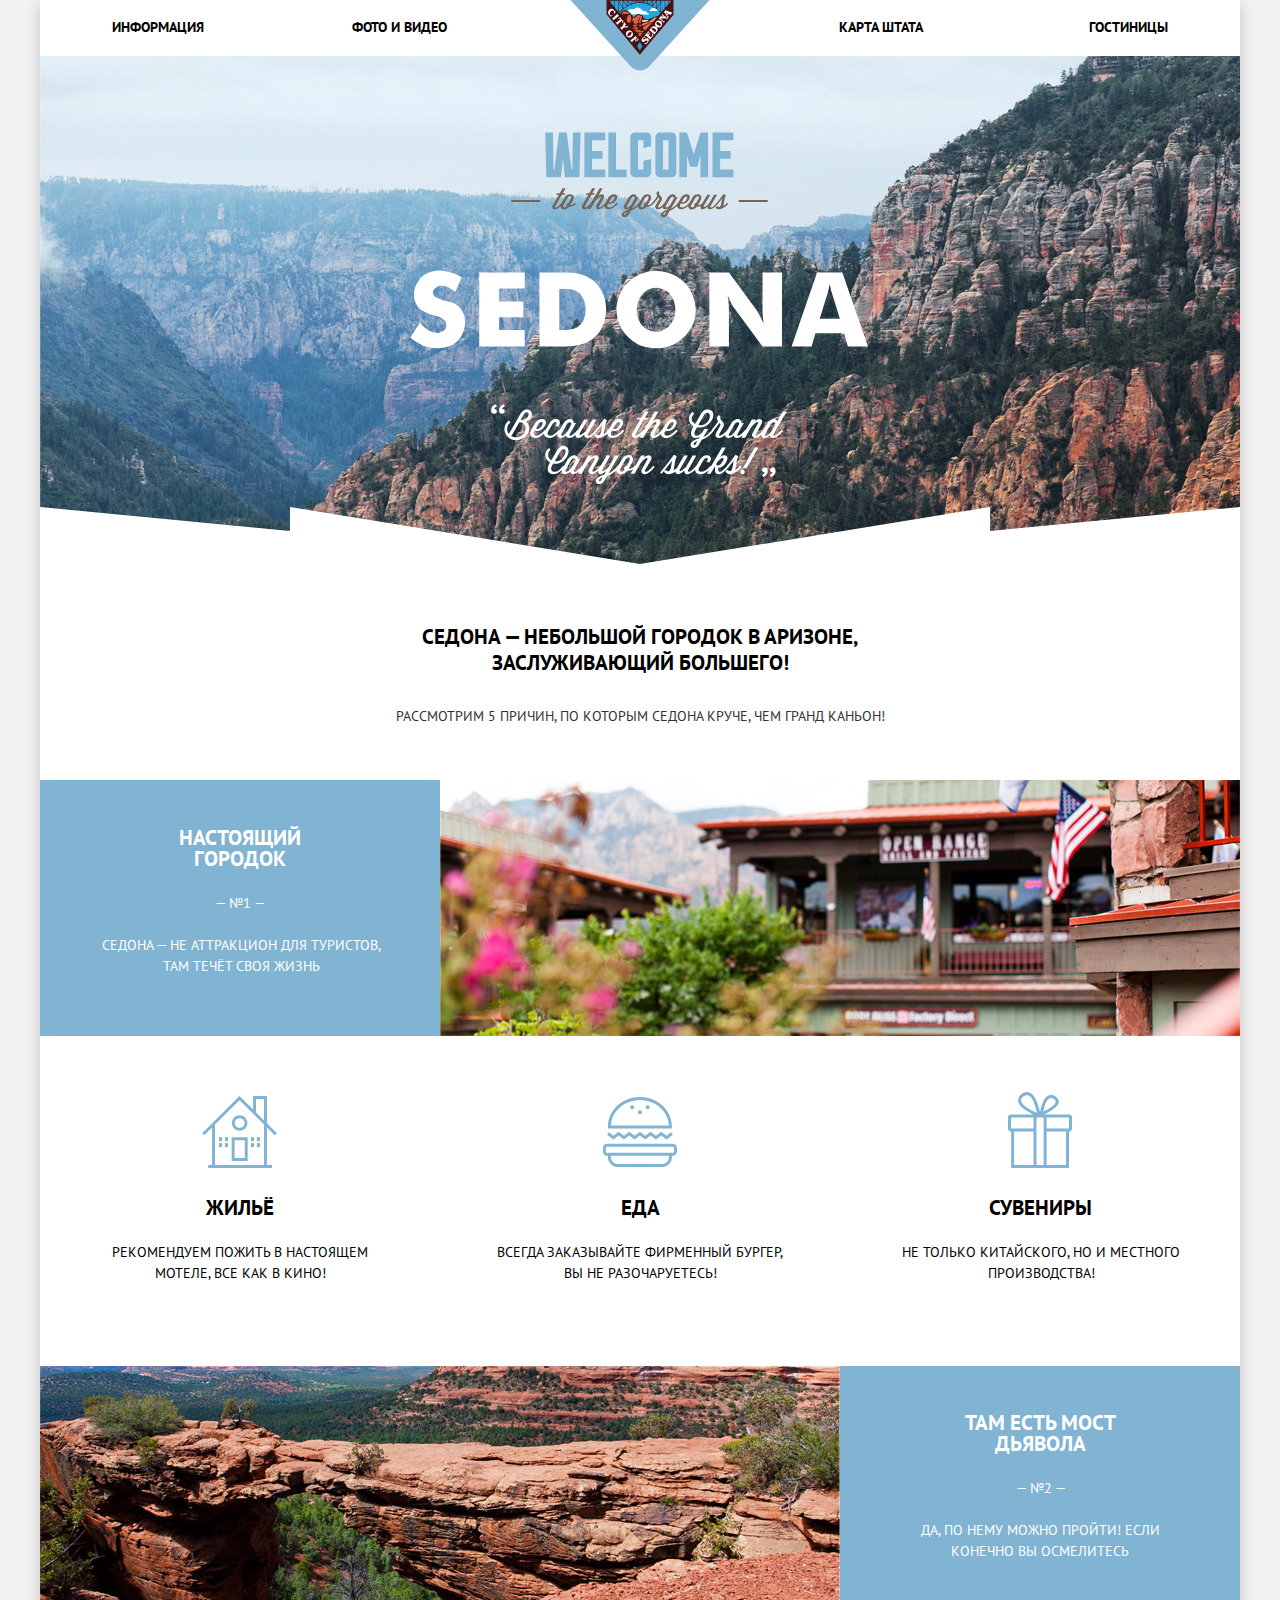
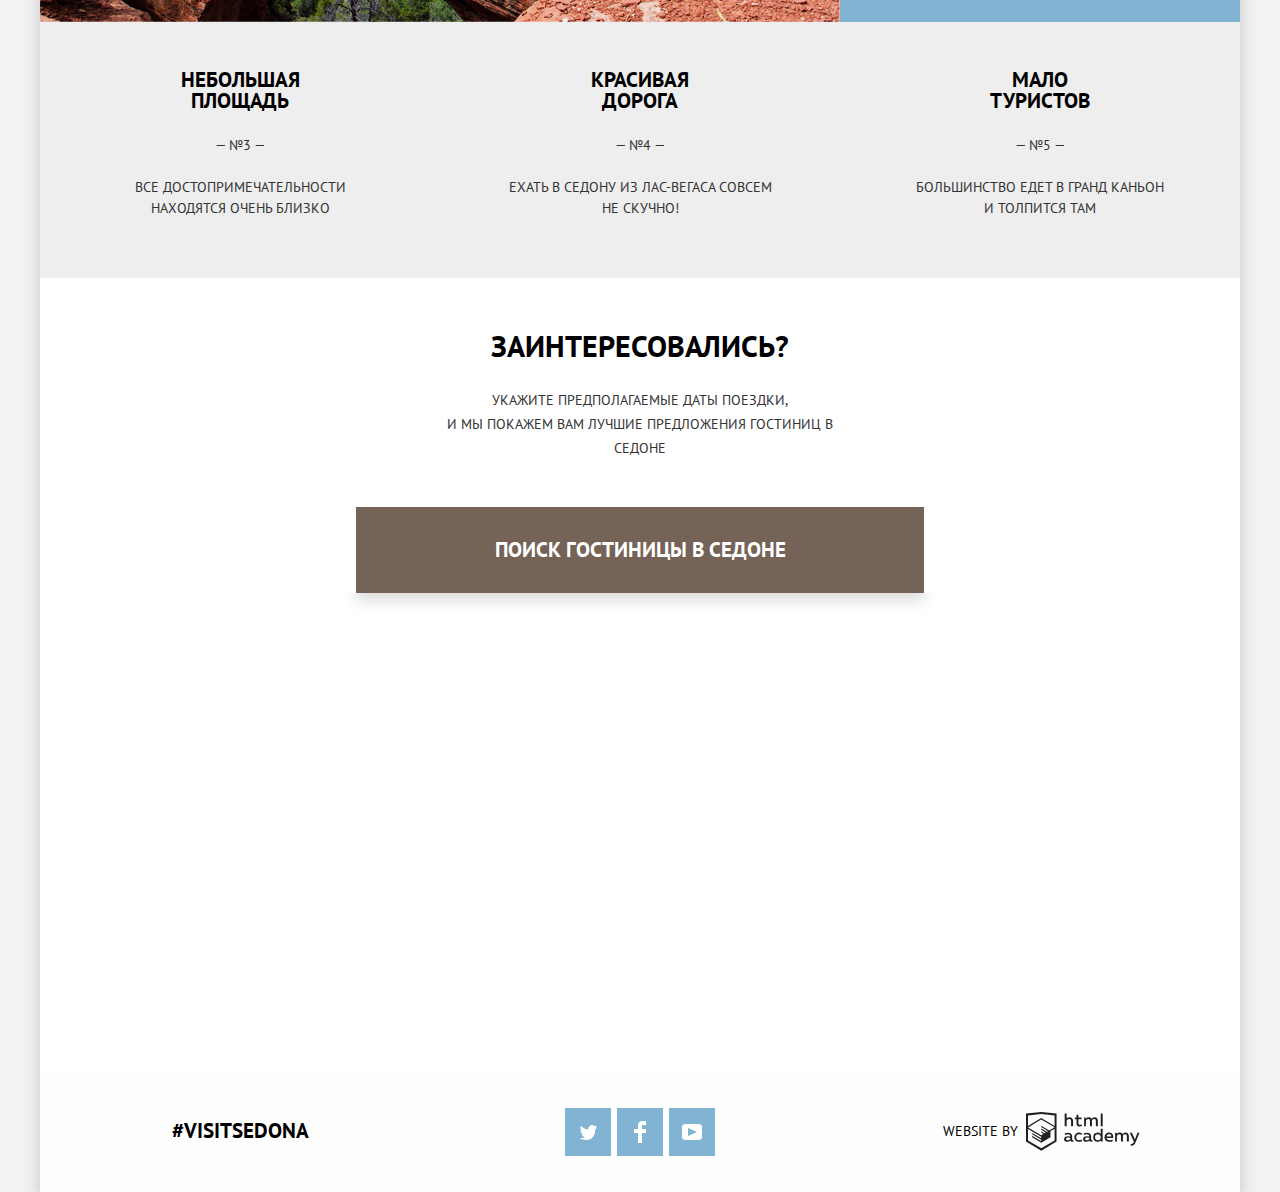
==== commit ce26bc67: "Внесены правки, за исключением подвала" ====
--- a/index.html
+++ b/index.html
@@ -3,10 +3,9 @@
   <head>
     <meta charset="utf-8">
     <title>Седона</title>
-    <link href="https://fonts.googleapis.com/css?family=PT+Sans:400,700&amp;subset=cyrillic"
-     rel="stylesheet">
+    <link href="https://fonts.googleapis.com/css?family=PT+Sans:400,700&amp;subset=cyrillic"rel="stylesheet">
     <link href="css/normalize.min.css" rel="stylesheet">
-    <link href="css/styles.min.css" rel="stylesheet">
+    <link href="css/style.css" rel="stylesheet">
   </head>
   <body>
     <div class="container">   
@@ -40,8 +39,9 @@
             <div class="advantages-item-container">
               <h3>Настоящий городок</h3>
               <p>&mdash; №1 &mdash;</p>
-              <p class="advantages-item-1-description">Седона - не аттракцион
-               для туристов, там течет своя жизнь</p>
+              <p class="advantages-item-1-description special-decore-1">
+                Седона &mdash; не аттракцион для туристов, там течёт своя жизнь
+              </p>
             </div>
             <div class="advantages-img-container">
               <img src="img/item1.jpg" width="800"
@@ -59,14 +59,14 @@
             </div>
             <div class="advantages-extra-item advantages-extra-item-3">
               <p><b>Сувениры</b></p>
-              <p>Не только китайского, но и местного производства!</p>
+              <p class="special-decore-3-ext">Не только китайского, но и местного производства!</p>
             </div>
           </section>
           <section class="advantages-item-2 advantages-item-reverse big-item">
-            <div class="advantages-item-container">
-              <h3>Там есть<br>мост дьявола</h3>
+            <div class="advantages-item-container special-decore-2">
+              <h3>Там есть мост дьявола</h3>
               <p>&mdash; №2 &mdash;</p>
-              <p>Да, по нему можно пройти! Если конечно Вы осмелитесь</p>
+              <p class="special-decore-2">Да, по нему можно пройти! Если конечно Вы осмелитесь</p>
             </div>
             <div class="advantages-img-container">
               <img src="img/item2.jpg"
@@ -86,13 +86,14 @@
           <section class="advantages-item-5 advantages-item-small">
             <h3>Мало туристов</h3>
             <p>&mdash; №5 &mdash;</p>
-            <p>Большинство едет в Гранд Каньон<br>и толпится там</p>
+            <p class="special-decore-5">Большинство едет в Гранд Каньон и толпится там</p>
           </section>
         </section>
         <section class="container-before-search-form">
           <p><b>Заинтересовались?</b></p>
-          <p>Укажите предполагаемые даты поездки,<br>и мы покажем Вам
-           лучшие предложения гостиниц в Седоне</p>
+          <p>
+            Укажите предполагаемые даты поездки,<br>и мы покажем Вам лучшие предложения гостиниц в Седоне
+          </p>
           <button class="btn btn-open-form">
             Поиск гостиницы в Седоне
           </button>
@@ -101,8 +102,7 @@
           <h2 class="visually-hidden">Как до нас добраться</h2>
           <iframe class="visually-hidden" src="https://yandex.ru/map-widget/v1/-/CBBUNJQzKC" width="1200" height="593"></iframe>
           <a href="map.html">
-           <img src="img/map.jpg" width="1200"
-            height="593" alt="Карта со спутника">
+           <img src="img/map.jpg" width="1200" height="593" alt="Карта со спутника">
           </a>
           <form class="form-search" action="https://echo.htmlacademy.ru" method="post">
             <h3 class="visually-hidden">Форма для поиска жилья</h3>
@@ -112,22 +112,8 @@
               </label>
               <input id="input-date" class="input-date date" type="text" name="input-date" value="24 апреля 2017">
               <button class="calendar-event-listener" type="button" aria-label="Выбрать дату приезда через календарь">
-                <svg class="calendar" width="21px" height="22px" viewBox="0 0 21 22"
-                 enable-background="new 0 0 21 22" xml:space="preserve" fill="#000000">
-	              <path d="M19.251,2.025h-2.845V0.648c0-0.381-0.294-0.689-0.656-0.689c-0.363,0-0.656,
-	               0.308-0.656,0.689v1.377h-3.938V0.648
-		           c0-0.381-0.294-0.689-0.655-0.689c-0.363,0-0.657,0.308-0.657,
-		           0.689v1.377H5.906V0.648c0-0.381-0.294-0.689-0.656-0.689
-		           c-0.363,0-0.657,0.308-0.657,0.689v1.377H1.75C0.784,2.025,0,2.847,0,
-		           3.862v16.302C0,21.179,0.784,22,1.75,22h17.501
-		           C20.217,22,21,21.179,21,20.164V3.862C21,2.847,20.217,2.025,19.251,
-		           2.025z M19.688,20.164c0,0.253-0.195,0.459-0.437,0.459H1.75
-		           c-0.241,0-0.438-0.206-0.438-0.459V3.862c0-0.253,0.196-0.459,
-		           0.438-0.459h2.844v1.378c0,0.381,0.294,0.689,0.657,0.689
-		           c0.362,0,0.656-0.308,0.656-0.689V3.403h3.938v1.378c0,0.381,
-		           0.294,0.689,0.657,0.689c0.361,0,0.655-0.308,0.655-0.689V3.403h3.938
-		           v1.378c0,0.381,0.293,0.689,0.656,0.689c0.362,0,0.656-0.308,
-		           0.656-0.689V3.403h2.845c0.241,0,0.437,0.206,0.437,0.459V20.164z"/>
+                <svg class="calendar" width="21px" height="22px" viewBox="0 0 21 22" enable-background="new 0 0 21 22" xml:space="preserve" fill="#000000">
+	              <path d="M19.251,2.025h-2.845V0.648c0-0.381-0.294-0.689-0.656-0.689c-0.363,0-0.656, 0.308-0.656,0.689v1.377h-3.938V0.648 c0-0.381-0.294-0.689-0.655-0.689c-0.363,0-0.657,0.308-0.657, 0.689v1.377H5.906V0.648c0-0.381-0.294-0.689-0.656-0.689 c-0.363,0-0.657,0.308-0.657,0.689v1.377H1.75C0.784,2.025,0,2.847,0,3.862v16.302C0,21.179,0.784,22,1.75,22h17.501 C20.217,22,21,21.179,21,20.164V3.862C21,2.847,20.217,2.025,19.251, 2.025z M19.688,20.164c0,0.253-0.195,0.459-0.437,0.459H1.75 c-0.241,0-0.438-0.206-0.438-0.459V3.862c0-0.253,0.196-0.459, 0.438-0.459h2.844v1.378c0,0.381,0.294,0.689,0.657,0.689 c0.362,0,0.656-0.308,0.656-0.689V3.403h3.938v1.378c0,0.381, 0.294,0.689,0.657,0.689c0.361,0,0.655-0.308,0.655-0.689V3.403h3.938 v1.378c0,0.381,0.293,0.689,0.656,0.689c0.362,0,0.656-0.308, 0.656-0.689V3.403h2.845c0.241,0,0.437,0.206,0.437,0.459V20.164z"/>
 	              <rect x="4.594" y="8.225" width="2.625" height="2.066"/>
 	              <rect x="4.594" y="11.668" width="2.625" height="2.067"/>
             	  <rect x="4.594" y="15.112" width="2.625" height="2.066"/>
@@ -148,20 +134,7 @@
               <button class="calendar-event-listener" type="button" aria-label="Выбрать дату выезда через календарь">
                 <svg class="calendar" width="21px" height="22px" viewBox="0 0 21 22"
                  enable-background="new 0 0 21 22" xml:space="preserve" fill="#000000">
-	              <path d="M19.251,2.025h-2.845V0.648c0-0.381-0.294-0.689-0.656-0.689c-0.363,0-0.656,
-	               0.308-0.656,0.689v1.377h-3.938V0.648
-		           c0-0.381-0.294-0.689-0.655-0.689c-0.363,0-0.657,0.308-0.657,
-		           0.689v1.377H5.906V0.648c0-0.381-0.294-0.689-0.656-0.689
-		           c-0.363,0-0.657,0.308-0.657,0.689v1.377H1.75C0.784,2.025,0,2.847,0,
-		           3.862v16.302C0,21.179,0.784,22,1.75,22h17.501
-		           C20.217,22,21,21.179,21,20.164V3.862C21,2.847,20.217,2.025,19.251,
-		           2.025z M19.688,20.164c0,0.253-0.195,0.459-0.437,0.459H1.75
-		           c-0.241,0-0.438-0.206-0.438-0.459V3.862c0-0.253,0.196-0.459,
-		           0.438-0.459h2.844v1.378c0,0.381,0.294,0.689,0.657,0.689
-		           c0.362,0,0.656-0.308,0.656-0.689V3.403h3.938v1.378c0,0.381,
-		           0.294,0.689,0.657,0.689c0.361,0,0.655-0.308,0.655-0.689V3.403h3.938
-		           v1.378c0,0.381,0.293,0.689,0.656,0.689c0.362,0,0.656-0.308,
-		           0.656-0.689V3.403h2.845c0.241,0,0.437,0.206,0.437,0.459V20.164z"/>
+	              <path d="M19.251,2.025h-2.845V0.648c0-0.381-0.294-0.689-0.656-0.689c-0.363,0-0.656, 0.308-0.656,0.689v1.377h-3.938V0.648 c0-0.381-0.294-0.689-0.655-0.689c-0.363,0-0.657,0.308-0.657, 0.689v1.377H5.906V0.648c0-0.381-0.294-0.689-0.656-0.689 c-0.363,0-0.657,0.308-0.657,0.689v1.377H1.75C0.784,2.025,0,2.847,0, 3.862v16.302C0,21.179,0.784,22,1.75,22h17.501 C20.217,22,21,21.179,21,20.164V3.862C21,2.847,20.217,2.025,19.251, 2.025z M19.688,20.164c0,0.253-0.195,0.459-0.437,0.459H1.75 c-0.241,0-0.438-0.206-0.438-0.459V3.862c0-0.253,0.196-0.459, 0.438-0.459h2.844v1.378c0,0.381,0.294,0.689,0.657,0.689 c0.362,0,0.656-0.308,0.656-0.689V3.403h3.938v1.378c0,0.381, 0.294,0.689,0.657,0.689c0.361,0,0.655-0.308,0.655-0.689V3.403h3.938 v1.378c0,0.381,0.293,0.689,0.656,0.689c0.362,0,0.656-0.308, 0.656-0.689V3.403h2.845c0.241,0,0.437,0.206,0.437,0.459V20.164z"/>
 	              <rect x="4.594" y="8.225" width="2.625" height="2.066"/>
 	              <rect x="4.594" y="11.668" width="2.625" height="2.067"/>
             	  <rect x="4.594" y="15.112" width="2.625" height="2.066"/>
@@ -205,46 +178,29 @@
         </section>
       </main>
       <footer class="main-footer map-effect">
-        <p class="hash-tag">
-          #visitsedona
-        </p>
+        <p class="hash-tag">#visitsedona</p>
         <div class="footer-social">
           <ul>
             <li>
               <a class="btn-social btn-social-tw" href="#"><span class="visually-hidden">Twitter</span>
-                <svg id="Layer_1" xmlns="http://www.w3.org/2000/svg" xml:space="preserve" height="15px"
-                 viewBox="0 0 17 15" width="17px" version="1.1" y="0px" x="0px"
-                 xmlns:xlink="http://www.w3.org/1999/xlink" enable-background="new 0 0 17 15"
-                 fill="#fff">
+                <svg id="Layer_1" xmlns="http://www.w3.org/2000/svg" xml:space="preserve" height="15px" viewBox="0 0 17 15" width="17px" version="1.1" y="0px" x="0px" xmlns:xlink="http://www.w3.org/1999/xlink" enable-background="new 0 0 17 15" fill="#fff">
                   <g id="W6EeEF_1_">
-		            <path d="m10.95 0.144c1.685-0.496 2.984 0.27 3.577 1.179 0.673-0.231
-                     1.331-0.481 2.011-0.708-0.004 0.861-0.522 1.513-0.857 1.768 0.685 0.17
-                     1.304-0.491 1.304-0.491-0.169 1-1.006 1.788-1.563 2.024-0.231 6.75-3.175
-                     11.217-10.077 11.082h-0.446c-0.41 0-4.164-0.46-4.898-1.887 2.271 0.196
-                     3.893-0.422 4.693-1.177-0.96-0.3-2.679-0.477-2.979-2.95 0.349 0.106 0.564
-                     0.228 1.19 0.119-1.2-0.856-2.531-1.573-2.457-3.773 0.285 0.328 1.067 0.536
-                     1.34 0.472-0.703-0.241-1.97-3.36-0.894-4.952 1.818 1.854 3.735 3.606 7.152
-                     3.773 0.208-2.293 1.137-3.83 2.904-4.479z"/>
+		            <path d="m10.95 0.144c1.685-0.496 2.984 0.27 3.577 1.179 0.673-0.231 1.331-0.481 2.011-0.708-0.004 0.861-0.522 1.513-0.857 1.768 0.685 0.17 1.304-0.491 1.304-0.491-0.169 1-1.006 1.788-1.563 2.024-0.231 6.75-3.175 11.217-10.077 11.082h-0.446c-0.41 0-4.164-0.46-4.898-1.887 2.271 0.196 3.893-0.422 4.693-1.177-0.96-0.3-2.679-0.477-2.979-2.95 0.349 0.106 0.564 0.228 1.19 0.119-1.2-0.856-2.531-1.573-2.457-3.773 0.285 0.328 1.067 0.536 1.34 0.472-0.703-0.241-1.97-3.36-0.894-4.952 1.818 1.854 3.735 3.606 7.152 3.773 0.208-2.293 1.137-3.83 2.904-4.479z"/>
                   </g>
                 </svg>
               </a>
             </li>
             <li>
               <a class="btn-social btn-social-fb" href="#"><span class="visually-hidden">Facebook</span>
-                <svg x="0px" y="0px" fill="#FFFFFF" width="12px" height="22px"
-                 viewBox="0 0 12 22" enable-background="new 0 0 12 22"
-                 xml:space="preserve">
+                <svg x="0px" y="0px" fill="#FFFFFF" width="12px" height="22px" viewBox="0 0 12 22" enable-background="new 0 0 12 22" xml:space="preserve">
                   <path d="M12,4V0H8C5.791,0,4,1.791,4,4v4H0v4h4v10h4V12h4V8H8V4H12z"/>
                 </svg>
               </a>
             </li>
             <li>
               <a class="btn-social btn-social-yt" href="#"><span class="visually-hidden">Youtube</span>
-                <svg x="0px" y="0px" width="20px" height="16px" viewBox="0 0 20 16"
-                 enable-background="new 0 0 20 16" xml:space="preserve" fill="#FFFFFF">
-                  <path d="M17,0H3C1.35,0,0,1.35,0,3v10c0,
-                   1.65,1.35,3,3,3h14c1.65,0,3-1.35,3-3V3C20,1.35,18.65,0,17,0z
-                   M6.027,11.998V4.002L15.014,8L6.027,11.998z"/>
+                <svg x="0px" y="0px" width="20px" height="16px" viewBox="0 0 20 16" enable-background="new 0 0 20 16" xml:space="preserve" fill="#FFFFFF">
+                  <path d="M17,0H3C1.35,0,0,1.35,0,3v10c0, 1.65,1.35,3,3,3h14c1.65,0,3-1.35,3-3V3C20,1.35,18.65,0,17,0z M6.027,11.998V4.002L15.014,8L6.027,11.998z"/>
                 </svg>
               </a>
             </li>
@@ -252,73 +208,20 @@
         </div>
         <p class="author">
           <span>Website by</span>
-          <a class="logo-htmlacademy" href="https://htmlacademy.ru/intensive/htmlcss"
-           aria-label="Ссылка на курс HTML и CSS, уровень 1">
+          <a class="logo-htmlacademy" href="https://htmlacademy.ru/intensive/htmlcss" aria-label="Ссылка на курс HTML и CSS, уровень 1">
             <svg class="logo-htmlacademy-svg" width="115" height="41">
-              <path d="M401.93,351.51a2.07,2.07,0,0,0,.58-0.11v1.4a3.41,3.41,0,0,
-               1-1.24.22,1.75,1.75,0,0,1-1.75-1,5.08,5.08,0,0,1-3.3,1.13c-1.59,
-               0-3.06-.87-3.06-2.68,0-2.24,2.08-2.93,3.9-2.93a11.63,11.63,0,0,1,
-               2.28.26v-0.31c0-1.09-.8-1.86-2.3-1.86a7.79,7.79,0,0,0-3.15.67v-1.79a10.72,
-               10.72,0,0,1,3.35-.58c2.48,0,4,1.18,4,3.83v3.14A0.57,0.57,0,0,0,
-               401.93,351.51Zm-6.76-1.19a1.42,1.42,0,0,0,1.64,1.29,3.56,3.56,0,0,0,
-               2.53-1V349.1a10.21,10.21,0,0,0-1.9-.22C396.34,348.89,
-               395.17,349.23,395.17,350.33Z"
-               transform="translate(-355.09 -323.29)" fill="#231f20"/>
-              <path d="M408.15,343.91a5.29,5.29,0,0,1,2.7.67v1.79a4.28,4.28,0,0,
-               0-2.42-.73,2.89,2.89,0,1,0,0,5.76,5.26,5.26,0,0,0,
-               2.55-.67v1.8a6.58,6.58,0,0,1-2.9.6,4.42,4.42,0,0,1-4.72-4.54A4.54,
-               4.54,0,0,1,408.15,343.91Z" transform="translate(-355.09 -323.29)"
-               fill="#231f20"/>
-              <path d="M420.93,351.51a2.07,2.07,0,0,0,.58-0.11v1.4a3.41,3.41,0,0,
-               1-1.24.22,1.75,1.75,0,0,1-1.75-1,5.08,5.08,0,0,1-3.3,1.13c-1.59,
-               0-3.06-.87-3.06-2.68,0-2.24,2.08-2.93,3.9-2.93a11.63,11.63,0,0,1,
-               2.28.26v-0.31c0-1.09-.8-1.86-2.3-1.86a7.79,7.79,0,0,0-3.15.67v-1.79a10.72,
-               10.72,0,0,1,3.35-.58c2.48,0,4,1.18,4,3.83v3.14A0.57,0.57,0,0,0,420.93,
-               351.51Zm-6.76-1.19a1.42,1.42,0,0,0,1.64,1.29,3.56,3.56,0,0,0,
-               2.53-1V349.1a10.21,10.21,0,0,0-1.9-.22C415.33,348.89,414.17,349.23,
-               414.17,350.33Z" transform="translate(-355.09 -323.29)" fill="#231f20"/>
-              <path d="M431.76,340.14V352.9H430v-1.39a4.07,4.07,0,0,1-3.35,1.62,4.62,
-               4.62,0,0,1,0-9.22,4,4,0,0,1,3.15,1.37v-5.14h2ZM427,345.62a2.9,2.9,0,0,
-               0,0,5.8,3,3,0,0,0,2.79-1.84v-2.13A3.06,3.06,0,0,0,427,345.62Z"
-               transform="translate(-355.09 -323.29)" fill="#231f20"/>
-              <path d="M438.08,343.91c3.48,0,4.68,2.81,4.12,5.34h-6.58c0.22,1.57,1.75,
-               2.22,3.35,2.22a6.41,6.41,0,0,0,2.77-.62v1.68a7.5,7.5,0,0,1-3.14.6c-2.68,
-               0-5-1.53-5-4.61A4.39,4.39,0,0,1,438.08,343.91Zm0.09,1.62a2.39,2.39,0,0,
-               0-2.57,2.26h4.85A2.06,2.06,0,0,0,438.17,345.53Z"
-               transform="translate(-355.09 -323.29)" fill="#231f20"/>
-              <path d="M444.19,352.9v-8.75h1.73v1.09a4,4,0,0,1,2.92-1.33,3,3,0,0,1,
-               2.73,1.4,4.33,4.33,0,0,1,3.06-1.4,3.21,3.21,0,0,1,3.32,
-               3.52v5.47h-2v-5.41a1.67,1.67,0,0,0-1.73-1.84,2.94,2.94,0,0,0-2.17,
-               1.18c0,0.2,0,.4,0,0.6v5.47h-2v-5.41a1.67,1.67,0,0,0-1.73-1.84,3.11,
-               3.11,0,0,0-2.32,1.35v5.91h-2Z" transform="translate(-355.09 -323.29)"
-               fill="#231f20"/>
-              <path d="M466.56,344.15h2l-4.1,9.93c-0.95,2.28-2.19,3-3.52,3a5,5,0,0,
-               1-1.15-.15v-1.66a3,3,0,0,0,.89.13c0.95,0,1.66-.67,
-               2.17-2l0.18-.44-4.16-8.82H461l3,6.6Z"
-               transform="translate(-355.09 -323.29)" fill="#231f20"/>
-              <path d="M395.75,324.82v5a4,4,0,0,1,2.83-1.2,3.41,3.41,0,0,1,3.61,
-               3.57v5.41h-2v-5.16a1.9,1.9,0,0,0-2-2.1,3.08,3.08,0,0,0-2.44,
-               1.46v5.8h-2V324.82h2Z" transform="translate(-355.09 -323.29)"
-               fill="#231f20"/>
-              <path d="M407.52,325.71v3.12h3.17v1.71h-3.17v4c0,1.15.53,1.53,
-               1.66,1.53a4.71,4.71,0,0,0,1.77-.35v1.68a7.14,7.14,0,0,1-2.35.38,
-               2.68,2.68,0,0,1-3-2.88v-4.38H404v-1.71h1.57v-2.64Z"
-               transform="translate(-355.09 -323.29)" fill="#231f20"/>
-              <path d="M413.19,337.58v-8.75h1.73v1.09a4,4,0,0,1,2.92-1.33,3,3,0,
-               0,1,2.73,1.4,4.33,4.33,0,0,1,3.06-1.4,3.21,3.21,0,0,1,3.32,
-               3.52v5.47h-2v-5.41a1.67,1.67,0,0,0-1.73-1.84,2.94,2.94,0,0,0-2.17,
-               1.18c0,0.2,0,.4,0,0.6v5.47h-2v-5.41a1.67,1.67,0,0,0-1.73-1.84,3.11,
-               3.11,0,0,0-2.32,1.35v5.91h-2Z" transform="translate(-355.09 -323.29)"
-               fill="#231f20"/>
+              <path d="M401.93,351.51a2.07,2.07,0,0,0,.58-0.11v1.4a3.41,3.41,0,0, 1-1.24.22,1.75,1.75,0,0,1-1.75-1,5.08,5.08,0,0,1-3.3,1.13c-1.59, 0-3.06-.87-3.06-2.68,0-2.24,2.08-2.93,3.9-2.93a11.63,11.63,0,0,1, 2.28.26v-0.31c0-1.09-.8-1.86-2.3-1.86a7.79,7.79,0,0,0-3.15.67v-1.79a10.72, 10.72,0,0,1,3.35-.58c2.48,0,4,1.18,4,3.83v3.14A0.57,0.57,0,0,0, 401.93,351.51Zm-6.76-1.19a1.42,1.42,0,0,0,1.64,1.29,3.56,3.56,0,0,0, 2.53-1V349.1a10.21,10.21,0,0,0-1.9-.22C396.34,348.89, 395.17,349.23,395.17,350.33Z" transform="translate(-355.09 -323.29)" fill="#231f20"/>
+              <path d="M408.15,343.91a5.29,5.29,0,0,1,2.7.67v1.79a4.28,4.28,0,0, 0-2.42-.73,2.89,2.89,0,1,0,0,5.76,5.26,5.26,0,0,0, 2.55-.67v1.8a6.58,6.58,0,0,1-2.9.6,4.42,4.42,0,0,1-4.72-4.54A4.54, 4.54,0,0,1,408.15,343.91Z" transform="translate(-355.09 -323.29)" fill="#231f20"/>
+              <path d="M420.93,351.51a2.07,2.07,0,0,0,.58-0.11v1.4a3.41,3.41,0,0, 1-1.24.22,1.75,1.75,0,0,1-1.75-1,5.08,5.08,0,0,1-3.3,1.13c-1.59, 0-3.06-.87-3.06-2.68,0-2.24,2.08-2.93,3.9-2.93a11.63,11.63,0,0,1, 2.28.26v-0.31c0-1.09-.8-1.86-2.3-1.86a7.79,7.79,0,0,0-3.15.67v-1.79a10.72, 10.72,0,0,1,3.35-.58c2.48,0,4,1.18,4,3.83v3.14A0.57,0.57,0,0,0,420.93, 351.51Zm-6.76-1.19a1.42,1.42,0,0,0,1.64,1.29,3.56,3.56,0,0,0, 2.53-1V349.1a10.21,10.21,0,0,0-1.9-.22C415.33,348.89,414.17,349.23, 414.17,350.33Z" transform="translate(-355.09 -323.29)" fill="#231f20"/>
+              <path d="M431.76,340.14V352.9H430v-1.39a4.07,4.07,0,0,1-3.35,1.62,4.62, 4.62,0,0,1,0-9.22,4,4,0,0,1,3.15,1.37v-5.14h2ZM427,345.62a2.9,2.9,0,0, 0,0,5.8,3,3,0,0,0,2.79-1.84v-2.13A3.06,3.06,0,0,0,427,345.62Z" transform="translate(-355.09 -323.29)" fill="#231f20"/>
+              <path d="M438.08,343.91c3.48,0,4.68,2.81,4.12,5.34h-6.58c0.22,1.57,1.75, 2.22,3.35,2.22a6.41,6.41,0,0,0,2.77-.62v1.68a7.5,7.5,0,0,1-3.14.6c-2.68, 0-5-1.53-5-4.61A4.39,4.39,0,0,1,438.08,343.91Zm0.09,1.62a2.39,2.39,0,0, 0-2.57,2.26h4.85A2.06,2.06,0,0,0,438.17,345.53Z" transform="translate(-355.09 -323.29)" fill="#231f20"/>
+              <path d="M444.19,352.9v-8.75h1.73v1.09a4,4,0,0,1,2.92-1.33,3,3,0,0,1, 2.73,1.4,4.33,4.33,0,0,1,3.06-1.4,3.21,3.21,0,0,1,3.32, 3.52v5.47h-2v-5.41a1.67,1.67,0,0,0-1.73-1.84,2.94,2.94,0,0,0-2.17, 1.18c0,0.2,0,.4,0,0.6v5.47h-2v-5.41a1.67,1.67,0,0,0-1.73-1.84,3.11, 3.11,0,0,0-2.32,1.35v5.91h-2Z" transform="translate(-355.09 -323.29)" fill="#231f20"/>
+              <path d="M466.56,344.15h2l-4.1,9.93c-0.95,2.28-2.19,3-3.52,3a5,5,0,0, 1-1.15-.15v-1.66a3,3,0,0,0,.89.13c0.95,0,1.66-.67, 2.17-2l0.18-.44-4.16-8.82H461l3,6.6Z" transform="translate(-355.09 -323.29)" fill="#231f20"/>
+              <path d="M395.75,324.82v5a4,4,0,0,1,2.83-1.2,3.41,3.41,0,0,1,3.61, 3.57v5.41h-2v-5.16a1.9,1.9,0,0,0-2-2.1,3.08,3.08,0,0,0-2.44, 1.46v5.8h-2V324.82h2Z" transform="translate(-355.09 -323.29)" fill="#231f20"/>
+              <path d="M407.52,325.71v3.12h3.17v1.71h-3.17v4c0,1.15.53,1.53, 1.66,1.53a4.71,4.71,0,0,0,1.77-.35v1.68a7.14,7.14,0,0,1-2.35.38, 2.68,2.68,0,0,1-3-2.88v-4.38H404v-1.71h1.57v-2.64Z" transform="translate(-355.09 -323.29)" fill="#231f20"/>
+              <path d="M413.19,337.58v-8.75h1.73v1.09a4,4,0,0,1,2.92-1.33,3,3,0, 0,1,2.73,1.4,4.33,4.33,0,0,1,3.06-1.4,3.21,3.21,0,0,1,3.32, 3.52v5.47h-2v-5.41a1.67,1.67,0,0,0-1.73-1.84,2.94,2.94,0,0,0-2.17, 1.18c0,0.2,0,.4,0,0.6v5.47h-2v-5.41a1.67,1.67,0,0,0-1.73-1.84,3.11, 3.11,0,0,0-2.32,1.35v5.91h-2Z" transform="translate(-355.09 -323.29)" fill="#231f20"/>
               <rect x="74.72" y="1.52" width="1.95" height="12.76" fill="#231f20"/>
-              <path d="M370.53,323.31l-0.16,0-15.28,1.6v28L370.37,
-               362l15.28-9.09v-28Zm13.12,28.45-13.28,7.9-13.28-7.9V340.28l13.22,7.87,
-               0,1.43-9.07-5.4v1.38l9.11,5.47,0,1.46-9.1-5.42v1.38l9.11,
-               5.47h0l9.19-5.5v-1.39h0v-4.52l4.1-2.45v11.67Zm0-13.16L380,340.74h0l-1.68,
-               1-8-4.76v1.38l6.84,4.07-0.06,0-0.15.09-1,.57-5.64-3.36v1.38l4.45,2.65-1.05.7,
-               0,0-3.36-2v1.38l2.21,1.3-2.25,1.35-13.16-7.82,
-               13.17-7.92h0Zm0-1.39-13.35-7.87h0l-13.2,7.86v-10.5l13.28-1.39,13.28,
-               1.39v10.51Z" transform="translate(-355.09 -323.29)" fill="#231f20"/>
+              <path d="M370.53,323.31l-0.16,0-15.28,1.6v28L370.37, 362l15.28-9.09v-28Zm13.12,28.45-13.28,7.9-13.28-7.9V340.28l13.22,7.87, 0,1.43-9.07-5.4v1.38l9.11,5.47,0,1.46-9.1-5.42v1.38l9.11, 5.47h0l9.19-5.5v-1.39h0v-4.52l4.1-2.45v11.67Zm0-13.16L380,340.74h0l-1.68, 1-8-4.76v1.38l6.84,4.07-0.06,0-0.15.09-1,.57-5.64-3.36v1.38l4.45,2.65-1.05.7, 0,0-3.36-2v1.38l2.21,1.3-2.25,1.35-13.16-7.82, 13.17-7.92h0Zm0-1.39-13.35-7.87h0l-13.2,7.86v-10.5l13.28-1.39,13.28, 1.39v10.51Z" transform="translate(-355.09 -323.29)" fill="#231f20"/>
             </svg>
           </a>
         </p>
--- a/css/style.css
+++ b/css/style.css
@@ -0,0 +1,1808 @@
+/*  -----  Анимации  -----*/
+@-webkit-keyframes form-move-down {
+    from {-webkit-transform: translate(0, -100%);transform: translate(0, -100%);}
+    to {-webkit-transform: translate(0, 0);transform: translate(0, 0);}
+}
+@keyframes form-move-down {
+    from {-webkit-transform: translate(0, -100%);transform: translate(0, -100%);}
+    to {-webkit-transform: translate(0, 0);transform: translate(0, 0);}
+}
+
+@-webkit-keyframes form-move-up {
+    from {-webkit-transform: translate(0, 0);transform: translate(0, 0);}
+    to {-webkit-transform: translate(0, -100%);transform: translate(0, -100%);}
+}
+
+@keyframes form-move-up {
+    from {-webkit-transform: translate(0, 0);transform: translate(0, 0);}
+    to {-webkit-transform: translate(0, -100%);transform: translate(0, -100%);}
+}
+
+@-webkit-keyframes input-error {
+    0%, 100% {-webkit-transform: translateX(0);transform: translateX(0);}
+    10%, 30%, 50%, 70%, 90% {-webkit-transform: translateX(-15px);transform: translateX(-15px);}
+    20%, 40%, 60%, 80% {-webkit-transform: translateX(15px);transform: translateX(15px);}
+}
+
+@keyframes input-error {
+    0%, 100% {-webkit-transform: translateX(0);transform: translateX(0);}
+    10%, 30%, 50%, 70%, 90% {-webkit-transform: translateX(-15px);transform: translateX(-15px);}
+    20%, 40%, 60%, 80% {-webkit-transform: translateX(15px);transform: translateX(15px);}
+}
+
+/*  -----  Служебные стили  -----  */
+.visually-hidden:not(:focus):not(:active),
+input[type="checkbox"].visually-hidden,
+input[type="radio"].visually-hidden {
+    position: absolute;
+
+    width: 1px;
+    height: 1px;
+    margin: -1px;
+    border: 0;
+    padding: 0;
+
+    white-space: nowrap;
+
+    -webkit-clip-path: inset(100%);
+
+            clip-path: inset(100%);
+    clip: rect(0 0 0 0);
+    overflow: hidden;
+}
+/*  -----  Конец служебных стилей  -----  */
+
+body {
+    margin: 0;
+    padding: 0;
+  
+    font-family: "PT Sans", "Arial", sans-serif;
+    font-size: 14px;
+    line-height: 21px;
+    font-weight: normal;
+    color: #333333;
+    text-transform: uppercase;
+    
+    background-color: #f2f2f2;
+}
+
+a {
+    text-decoration: none;
+}
+
+img {
+    width: 100%;
+    height: auto;
+}
+
+.main-navigator {
+    font-size: 14px;
+    line-height: 26px;
+    color: #000000;
+    
+    background-color: #ffffff;
+}
+
+main.content {
+    background-color: #ffffff;
+}
+
+.site-navigation,
+.footer-social ul,
+.sort-links,
+.search-result-list {
+    margin: 0;
+    padding: 0;
+    
+    list-style: none;
+}
+
+.site-navigation a {
+    font-size: 14px;
+    line-height: 26px;
+    font-weight: bold;
+}
+
+/*Стилизация ссылок в тегах <nav>*/
+
+.site-navigation a {
+    color: #000000;
+}
+
+.site-navigation a:hover,
+.site-navigation a:focus {
+    color: #81b3d2;
+}
+
+.site-navigation a:active {
+    color: #cacaca;
+}
+
+.site-navigation .active {
+    color: #766357;
+}
+
+/*Стилизация тега <header> на главной странице*/
+
+.main-header {
+    position: relative;
+    width: 1200px;
+    min-height: 510px;
+    
+    background-color: #8b97a6;
+    background-image: url("../img/header-index-bg.jpg");
+    background-size: 1200px;
+    background-position: 0 -56px;
+    background-repeat: no-repeat;
+}
+
+.main-header::before {
+    content: "";
+    
+    position: absolute;
+    top: 508px;
+    left: 0;
+    z-index: 2;
+    
+    width: 1200px;
+    height: 2px;
+    
+    background-color: #ffffff;
+}
+
+.main-header::after {
+    content: "";
+    
+    position: absolute;
+    bottom: 2px;
+    left: 0;
+    z-index: 2;
+    
+    display: block;
+    width: 1200px;
+    height: 57px;
+    
+    background-color: transparent;
+    background-image: url("../img/polygon.svg");
+    background-repeat: no-repeat;
+}
+
+.main-header img {
+    position: absolute;
+    top: 76px;
+    left: 370px;
+    
+    width: 459px;
+    height: 353px;
+}
+
+/*Стилизация секции "Преймущества" на главной странице*/
+
+.advantages-intro-mark {
+    margin: 26px 0;
+    padding: 0 295px;
+    
+    font-size: 21px;
+    line-height: 26px;
+    font-weight: bold;
+    text-align: center;
+    color: #000000;
+}
+
+.advantages-intro-mark:first-of-type {
+    margin: 0;
+    margin-bottom: 27px;
+}
+
+.advantages-intro {
+    font-size: 14px;
+    line-height: 26px;
+    font-weight: normal;
+    text-align: center;
+    color: #333333;
+}
+
+.advantages-item-container {
+    -ms-flex-preferred-size: 400px;
+        flex-basis: 400px;
+    padding-top: 47px;
+    padding-bottom: 45px;
+    
+    background-color: #81b3d2;
+}
+
+.advantages-item-container h3 {
+    font-size: 21px;
+    line-height: 21px;
+    font-weight: bold;
+    text-align: center;
+    color: #ffffff;
+}
+
+.advantages-item-container p {
+    font-size: 14px;
+    line-height: 21px;
+    font-weight: normal;
+    text-align: center;
+    color: #ffffff;
+}
+
+.advantages-extra b {
+    font-size: 21px;
+    line-height: 21px;
+    font-weight: bold;
+    color: #000000;
+}
+
+.advantages-extra p {
+    font-size: 14px;
+    line-height: 21px;
+    font-weight: normal;
+    text-align: center;
+    color: #000000;
+}
+
+.advantages-item-small {
+    background-color: #eeeeee;
+}
+
+.advantages-item-small h3 {
+    font-size: 21px;
+    line-height: 21px;
+    font-weight: bold;
+    text-align: center;
+    color: #000000;
+}
+
+.advantages-item-small p {
+    font-size: 14px;
+    line-height: 21px;
+    font-weight: normal;
+    text-align: center;
+    color: #333333;
+}
+
+/*Стилизация секции с ссылкой "Поиск гостиницы в Седоне"*/
+
+.container-before-search-form b {
+    font-size: 30px;
+    line-height: 36px;
+    font-weight: bold;
+    text-align: center;
+    color: #000000;
+}
+
+.container-before-search-form p {
+    font-size: 14px;
+    line-height: 24px;
+    font-weight: normal;
+    text-align: center;
+}
+
+.btn-open-form {
+    margin: 0;
+    margin-left: 316px;
+    padding: 30px 0;
+    width: 568px;
+    border: none;
+    
+    font-size: 21px;
+    line-height: 26px;
+    font-weight: bold;
+    text-align: center;
+    text-transform: uppercase;
+    color: #ffffff;
+    
+    background-color: #766357;
+}
+
+.btn-open-form:hover,
+.btn-open-form:focus {
+    color: #ffffff;
+    
+    background-color: #604e43;
+}
+
+.btn-open-form:active {
+    color: #928a85;
+    
+    background-color: #503e33;
+}
+
+/*Стилизация формы поиска жилья на главной странице*/
+
+.map form {
+    position: absolute;
+    top: 0;
+    left: 316px;
+    z-index: 2;
+    
+    max-width: 458px;
+    
+    background-color: #ffffff;
+    -webkit-box-shadow: 0 7px 15px 0 rgba(0, 0, 0, .15);
+            box-shadow: 0 7px 15px 0 rgba(0, 0, 0, .15);
+}
+
+.map .start-status {
+    -webkit-transform: translate(0, -100%);
+        -ms-transform: translate(0, -100%);
+            transform: translate(0, -100%);
+}
+
+.map .form-open {
+    -webkit-animation-name: form-move-down;
+            animation-name: form-move-down;
+    -webkit-animation-duration: 0.6s;
+            animation-duration: 0.6s;
+    -webkit-animation-fill-mode: forwards;
+            animation-fill-mode: forwards;
+}
+
+.map .form-close {
+    -webkit-animation-name: form-move-up;
+            animation-name: form-move-up;
+    -webkit-animation-duration: 0.6s;
+            animation-duration: 0.6s;
+    -webkit-animation-fill-mode: forwards;
+            animation-fill-mode: forwards;
+}
+
+.map .form-error {
+    -webkit-animation-name: input-error;
+            animation-name: input-error;
+    -webkit-animation-duration: 0.6s;
+            animation-duration: 0.6s;
+    -webkit-animation-timing-function: linear;
+            animation-timing-function: linear;
+}
+
+.map iframe {
+    border: none;
+}
+
+.form-search p {
+    display: -webkit-box;
+    display: -ms-flexbox;
+    display: flex;
+    -webkit-box-pack: justify;
+        -ms-flex-pack: justify;
+            justify-content: space-between;
+    -ms-flex-preferred-size: 100%;
+        flex-basis: 100%;
+    -webkit-box-align: center;
+        -ms-flex-align: center;
+            align-items: center;
+}
+
+.form-search .container-for-peoples-count {
+    display: -webkit-box;
+    display: -ms-flexbox;
+    display: flex;
+    -webkit-box-pack: justify;
+        -ms-flex-pack: justify;
+            justify-content: space-between;
+    -webkit-box-align: center;
+        -ms-flex-align: center;
+            align-items: center;
+    margin-bottom: 55px;
+}
+
+.form-search label {
+    -ms-flex-preferred-size: 112px;
+        flex-basis: 112px;
+    
+    font-size: 14px;
+    font-weight: bold;
+    text-transform: uppercase;
+    color: #000000;
+}
+
+.form-search input {
+    border: 2px solid #f2f2f2;
+    
+    font-size: 14px;
+    line-height: 26px;
+    font-weight: bold;
+    text-transform: uppercase;
+    color: #000000;
+    
+    background-color: #f2f2f2;
+    
+    -webkit-transition-duration: 0.5s;
+    
+         -o-transition-duration: 0.5s;
+    
+            transition-duration: 0.5s;
+}
+
+.form-search input:hover {
+    border: 2px solid #ebebeb;
+    
+    background-color: #ebebeb;
+}
+
+.form-search input:focus {
+    border: 2px solid #e5e5e5;
+    
+    background-color: #ffffff;
+    
+    outline: none;
+}
+
+.form-search .container-for-date {
+    position: relative;
+    
+    margin: 0;
+    margin-bottom: 29px;
+}
+
+.form-search .input-date-label,
+.form-search .output-date-label {
+    -ms-flex-preferred-size: 112px;
+        flex-basis: 112px;
+}
+
+.form-search .input-date,
+.form-search .output-date {
+    margin: 0;
+    padding: 0;
+    padding-left: 11px;
+    padding-right: 41px;
+    width: 290px;
+    height: 34px;
+}
+
+.container-for-date .calendar-event-listener {
+    position: absolute;
+    top: 2px;
+    right: 2px;
+    
+    width: 34px;
+    height: 34px;
+    border: none;
+    
+    background-color: transparent;
+}
+
+.container-for-date .calendar-event-listener:hover,
+.container-for-date .calendar-event-listener:focus,
+.container-for-date .calendar-event-listener:active {
+    background-color: transparent;
+}
+
+
+.calendar {
+    position: absolute;
+    top: 6px;
+    right: 7px;
+    
+    fill: #a9a9a9;
+}
+
+.calendar-event-listener:hover > .calendar,
+.calendar-event-listener:focus > .calendar {
+    fill: #000000;
+}
+
+.calendar-event-listener:active > .calendar {
+    fill: #81b3d2;
+}
+
+.form-search .adult-container {
+    display: -webkit-box;
+    display: -ms-flexbox;
+    display: flex;
+    -ms-flex-preferred-size: 226px;
+        flex-basis: 226px;
+    -webkit-box-align: center;
+        -ms-flex-align: center;
+            align-items: center;
+}
+
+.form-search .children-container {
+    display: -webkit-box;
+    display: -ms-flexbox;
+    display: flex;
+    -ms-flex-preferred-size: 179px;
+        flex-basis: 179px;
+    -webkit-box-align: center;
+        -ms-flex-align: center;
+            align-items: center;
+}
+
+.adult-container label {
+    -ms-flex-preferred-size: 112px;
+        flex-basis: 112px;
+}
+
+.children-container label {
+    -ms-flex-preferred-size: 65px;
+        flex-basis: 65px;
+}
+
+.container-for-peoples-count button {
+    position: relative;
+    
+    margin: 0;
+    padding: 0;
+    width: 38px;
+    height: 38px;
+    border: none;
+    
+    background-color: #f2f2f2;
+}
+
+.container-for-peoples-count button::before,
+.container-for-peoples-count button::after {
+    content: "";
+    
+    position: absolute;
+    top: 18px;
+    left: 13px;
+
+    display: block;
+    margin: 0;
+    padding: 0;
+    height: 3px;
+    
+    background-color: #a9a9a9;
+}
+
+.container-for-peoples-count .minus::before {
+    width: 12px;
+}
+
+.container-for-peoples-count .plus::before {
+    width: 11px;
+}
+
+.container-for-peoples-count .plus::after {    
+    width: 11px;
+    
+    -webkit-transform: translateX(7px) translateY(-4px) rotate(90deg);
+    
+        -ms-transform: translateX(7px) translateY(-4px) rotate(90deg);
+    
+            transform: translateX(7px) translateY(-4px) rotate(90deg);
+    -webkit-transform-origin: top left;
+        -ms-transform-origin: top left;
+            transform-origin: top left;
+    
+}
+
+.container-for-peoples-count button:hover::before,
+.container-for-peoples-count button:hover::after,
+.container-for-peoples-count button:focus::before,
+.container-for-peoples-count button:focus::after{
+    background-color: #000000;
+}
+
+.container-for-peoples-count button:active::before,
+.container-for-peoples-count button:active::after{
+    background-color: #81b3d2;
+}
+
+.container-for-peoples-count input {
+    margin: 0;
+    padding: 0;
+    width: 34px;
+    height: 34px;
+}
+
+.container-for-peoples-count input {
+    text-align: center;
+}
+
+.container-for-search {
+    -ms-flex-preferred-size: 100%;
+        flex-basis: 100%;
+    margin: 0;
+    padding: 0;
+}
+
+.container-for-search .find {
+    width: 100%;
+    padding: 16px 0;
+    
+    outline: 0;
+}
+
+.form-search .find {
+    border: none;
+    
+    font-size: 21px;
+    line-height: 26px;
+    font-weight: bold;
+    text-align: center;
+    text-transform: uppercase;
+    color: #ffffff;
+    
+    background-color: #81b3d2;
+}
+
+.form-search .find:hover,
+.form-search .find:focus {
+    background-color: #669ec0;
+}
+
+.form-search .find:active {
+    color: #94b9d2;
+    
+    background-color: #5496bd;
+}
+
+/*Стилизация подвала*/
+
+.main-footer {
+    background-color: rgba(255, 255, 255, 0.5);
+}
+
+.footer-fix-bg {
+    background: #fefefe;
+}
+
+.hash-tag {
+    -ms-flex-item-align: center;
+        -ms-grid-row-align: center;
+        align-self: center;
+    margin: 0;
+    margin-bottom: 7px;
+    
+    font-size: 21px;
+    line-height: 26px;
+    font-weight: bold;
+    text-align: center;
+    color: #000000;
+}
+
+.btn-social {
+    background-color: #81b3d2;
+}
+
+.author {
+    font-size: 14px;
+    line-height: 26px;
+    font-weight: normal;
+    color: #000000;
+}
+
+/*Логотип HTML Academy*/
+
+.logo-htmlacademy-svg {
+    width: 115px;
+    height: 41px;
+}
+
+.logo-htmlacademy path,
+.logo-htmlacademy rect {
+    fill: #231f20;
+}
+
+.logo-htmlacademy:hover path,
+.logo-htmlacademy:hover rect,
+.logo-htmlacademy:focus path,
+.logo-htmlacademy:focus rect{
+    fill: #81b3d2;
+}
+
+.logo-htmlacademy:active path,
+.logo-htmlacademy:active rect {
+    fill: #bdbbbc;
+}
+/*конец*/
+
+/*Стилизация формы фильтра на странице каталога*/
+
+.search-filter {
+    padding-bottom: 31px;
+    
+    background-color: #566571;
+    background-image: url("../img/filter-bg-catalog.jpg");
+    background-repeat: no-repeat;
+    background-size: cover;
+    background-position: 0 -55px;
+}
+
+.search-filter fieldset {
+    border: none;
+}
+
+.search-filter legend {
+    font-size: 16px;
+    line-height: 21px;
+    font-weight: bold;
+    color: #ffffff;
+}
+
+.search-filter label {
+    font-size: 14px;
+    line-height: 21px;
+    font-weight: normal;
+    color: #ffffff;
+}
+
+.search-filter-range-params {
+    border: 2px solid #ffffff;
+    border-radius: 2px;
+    
+    background-color: transparent;
+}
+
+.search-filter-range-params input {
+    border: none;
+    
+    color: #ffffff;
+    
+    background-color: transparent;
+}
+
+.search-filter .show {
+    border: 2px solid #ffffff;
+    border-radius: 2px;
+    
+    text-align: center;
+    color: #ffffff;
+    
+    background-color: transparent;
+}
+
+.search-filter .show:hover,
+.search-filter .show:focus {
+    color: #000000;
+    
+    background-color: #ffffff;
+}
+
+/*Стилизация ссылок для сортировки на станице каталога*/
+
+.search-result-output-text b {
+    font-size: 21px;
+    line-height: 26px;
+    font-weight: bold;
+    color: #000000;
+}
+
+.search-result-output-text span {
+    font-size: 12px;
+    line-height: 18px;
+    font-weight: normal;
+    color: #000000;
+}
+
+.sort-links a {
+    font-size: 12px;
+    line-height: 18px;
+    font-weight: normal;
+}
+
+.sort-links .active {
+    color: #81b3d2;
+}
+
+.sort-links a {
+    border-bottom: 1px dotted #81b3d2;
+    
+    color: #cacaca;
+}
+
+.sort-links a:hover,
+.sort-links a:focus {
+    border-bottom: 1px dotted #81b3d2;
+    
+    color: #81b3d2;
+}
+
+.sort-links a:active {
+    border-bottom: none;
+    
+    color: #000000;
+}
+
+.btn-filter svg[class^="svg"] {
+    width: 11px;
+    height: 10px;
+}
+
+.btn-filter-to-min polyline,
+.btn-filter-to-max {
+    fill: #cacaca;
+}
+
+.btn-filter-to-min:hover polyline,
+.btn-filter-to-max:hover polygon,
+.btn-filter-to-min:focus polyline,
+.btn-filter-to-max:focus polygon {
+    fill: #231f20;
+}
+
+.btn-filter-to-min:active polyline,
+.btn-filter-to-max:active polygon {
+    fill: #81b3d2;
+}
+
+.btn-active polyline {
+    fill: #81b3d2;
+}
+
+/*Стилизация карточек найденного жилья*/
+
+.hotel-title {
+    font-size: 21px;
+    font-weight: bold;
+}
+
+.hotel-title {
+    color: #000000;
+}
+
+.hotel-title:hover,
+.hotel-title:focus {
+    color: #81b3d2;
+}
+
+.hotel-title:active {
+    color: #cacaca;
+}
+
+.btn-detail {
+    font-size: 14px;
+    line-height: 21px;
+    font-weight: bold;
+}
+
+.btn-detail {
+    color: #ffffff;
+    
+    background-color: #81b3d2;
+}
+
+.btn-detail:hover,
+.btn-detail:focus {
+    color: #ffffff;
+    
+    background-color: #669ec0;
+}
+
+.btn-detail:active {
+    color: #94b9d2;
+    
+    background-color: #5496bd;
+}
+
+.btn-order {
+    font-size: 14px;
+    line-height: 21px;
+    font-weight: bold;
+}
+
+.btn-order {
+    color: #ffffff;
+    
+    background-color: #766357;
+}
+
+.btn-order:hover,
+.btn-order:focus {
+    color: #ffffff;
+    
+    background-color: #604e43;
+}
+
+.btn-order:active {
+    color: #928a85;
+    
+    background-color: #503e33;
+}
+
+.rating-mark {
+    color: #666666;
+    
+    background-color: #f2f2f2;
+}
+
+/*  -----  Оформление крупных сеточных элементов  -----  */
+
+body .container {
+    margin: 0 auto;
+    padding: 0;
+    width: 1200px;
+    
+    -webkit-box-shadow: 0 5px 15px 0 rgba(0, 0, 0, .2);
+            box-shadow: 0 5px 15px 0 rgba(0, 0, 0, .2);
+    
+     background-color: #ffffff;
+}
+
+.main-navigator {
+    position: relative;
+    margin: 0;
+    padding: 0 72px;
+}
+
+.main-header-logo {
+    position: absolute;
+    top: -1px;
+    left: 530px;
+    z-index: 10;
+}
+
+.main-header-logo img {
+    width: 140px;
+    height: 72px;
+}
+
+.site-navigation {
+    display: -webkit-box;
+    display: -ms-flexbox;
+    display: flex;
+    -ms-flex-negative: 0;
+        flex-shrink: 0;
+    -ms-flex-wrap: wrap;
+        flex-wrap: wrap;
+    margin: 0;
+    padding: 0;
+}
+
+.site-navigation li {
+    width: 128px;
+}
+
+.site-navigation li:nth-of-type(4n+1) {
+    margin-right: 112px;
+}
+
+.site-navigation li:nth-of-type(4n+2) {
+    margin-right: 315px;
+}
+
+.site-navigation li:nth-of-type(4n) {
+    margin-left: auto;
+}
+
+/*Сетка для раздела Преимущества*/
+
+.advantages {
+    display: -webkit-box;
+    display: -ms-flexbox;
+    display: flex;
+    -ms-flex-wrap: wrap;
+        flex-wrap: wrap;
+    -ms-flex-negative: 0;
+        flex-shrink: 0;
+    margin: 0;
+    padding: 0;
+    padding-top: 58px;
+}
+
+.advantages p[class^="advantages-intro"] {
+    -ms-flex-preferred-size: 100%;
+        flex-basis: 100%;
+}
+
+.advantages .big-item {
+    display: -webkit-box;
+    display: -ms-flexbox;
+    display: flex;
+    -ms-flex-wrap: wrap;
+        flex-wrap: wrap;
+    -ms-flex-negative: 0;
+        flex-shrink: 0;
+    -webkit-box-align: start;
+        -ms-flex-align: start;
+            align-items: flex-start;
+    -ms-flex-preferred-size: 100%;
+        flex-basis: 100%;
+}
+
+.advantages-img-container {
+    -ms-flex-preferred-size: 800px;
+        flex-basis: 800px;
+}
+
+.advantages-img-container img {
+    display: block;
+    width: 800px;
+    height: 256px;
+}
+
+.advantages-extra {
+    -ms-flex-preferred-size: 100%;
+        flex-basis: 100%;
+    display: -webkit-box;
+    display: -ms-flexbox;
+    display: flex;
+    -ms-flex-wrap: wrap;
+        flex-wrap: wrap;
+    -ms-flex-pack: distribute;
+        justify-content: space-around;
+    -ms-flex-negative: 0;
+        flex-shrink: 0;
+}
+
+.advantages .advantages-extra-item,
+.advantages .advantages-item-small {
+    -ms-flex-preferred-size: 400px;
+        flex-basis: 400px;
+}
+
+.advantages-item-reverse {
+    -webkit-box-orient: horizontal;
+    -webkit-box-direction: reverse;
+        -ms-flex-direction: row-reverse;
+            flex-direction: row-reverse;
+}
+
+.container-before-search-form a {
+    margin: 0 auto;
+    width: 568px;    
+}
+
+.form-search {
+    margin: 0 auto;
+    padding: 55px;
+    width: 458px;
+}
+
+/*Сетка для подвала*/
+
+.main-footer {
+    display: -webkit-box;
+    display: -ms-flexbox;
+    display: flex;
+    -ms-flex-negative: 0;
+        flex-shrink: 0;
+    -webkit-box-align: start;
+        -ms-flex-align: start;
+            align-items: flex-start;
+    margin: 0;
+    padding: 36px 0;
+    padding-bottom: 31px;
+}
+
+.main-footer div,
+.main-footer p {
+    -ms-flex-preferred-size: 400px;
+        flex-basis: 400px;
+    
+    overflow: hidden;
+}
+
+/*  -----  Сетка страницы каталога  -----  */
+
+/*Фильтр поиска*/
+
+.search-filter form {
+    display: -webkit-box;
+    display: -ms-flexbox;
+    display: flex;
+    -ms-flex-negative: 0;
+        flex-shrink: 0;
+}
+
+.search-filter fieldset {
+    -webkit-margin-start: 0;
+    -webkit-margin-end: 0;
+    margin: 0;
+    -webkit-padding-before: 0;
+    -webkit-padding-start: 0;
+    -webkit-padding-end: 0;
+    -webkit-padding-after: 0;
+    padding: 0
+}
+
+.search-filter-infrastructure,
+.search-filter-type-of-hotel {
+    -ms-flex-preferred-size: 255px;
+        flex-basis: 255px;
+}
+
+.search-filter-infrastructure label,
+.search-filter-type-of-hotel label {
+    padding-left: 40px
+}
+
+.search-filter-infrastructure legend,
+.search-filter-type-of-hotel legend {
+    margin-bottom: 25px;
+}
+
+.search-filter-infrastructure p,
+.search-filter-type-of-hotel p {
+    margin-top: 0;
+    margin-bottom: 25px;
+}
+
+.search-filter-infrastructure p:last-of-type,
+.search-filter-type-of-hotel p:last-of-type {
+    margin-bottom: 0;
+}
+
+/*Раздел результатов поиска*/
+.search-result {
+    background: #fefefe;    
+}
+
+.search-result-filter {
+    display: -webkit-box;
+    display: -ms-flexbox;
+    display: flex;
+    -ms-flex-negative: 0;
+        flex-shrink: 0;
+    padding: 0 72px;
+    padding-left: 71px;
+}
+
+.search-result-output-text {
+    margin: 0;
+    margin-right: 40px;
+}
+
+.search-result-output-text b {
+    margin-right: 44px;
+}
+
+.search-result-output-text span {
+    vertical-align: 1px;
+}
+
+.sort-links {
+    display: -webkit-box;
+    display: -ms-flexbox;
+    display: flex;
+    -ms-flex-negative: 0;
+        flex-shrink: 0;
+    -webkit-box-flex: 0;
+        -ms-flex-positive: 0;
+            flex-grow: 0;
+    -ms-flex-wrap: wrap;
+        flex-wrap: wrap;
+    -webkit-box-align: center;
+        -ms-flex-align: center;
+            align-items: center;
+    -ms-flex-line-pack: center;
+        align-content: center;
+    -ms-flex-preferred-size: 742px;
+        flex-basis: 742px;
+}
+
+.sort-links li {
+    margin-right: 33px;
+}
+
+.sort-links li:last-of-type {
+    margin-right: 0;
+}
+
+.btn-filter-to-max {
+    margin-right: 12px;
+}
+
+/*Карточки наденного жилья*/
+
+.search-result-list li {
+    display: -webkit-box;
+    display: -ms-flexbox;
+    display: flex;
+    -ms-flex-negative: 0;
+        flex-shrink: 0;
+    margin-top: -1px;
+    border-top: 1px solid #e5e5e5;
+    border-bottom: 1px solid #e5e5e5;
+}
+
+.search-result-list li:first-of-type {
+    -ms-flex-preferred-size: 135px;
+        flex-basis: 135px;
+    margin-top: 0;
+}
+
+.preview-photo,
+.preview-photo img {
+    display: block;
+    height: 90px;
+}
+
+.preview-photo {
+    margin: 30px 30px 30px 72px;
+    -ms-flex-preferred-size: 135px;
+        flex-basis: 135px;
+}
+
+.preview-photo img {
+    width: 135px;
+}
+
+.search-result-item-info {
+    -ms-flex-preferred-size: 651px;
+        flex-basis: 651px;
+    padding: 27px 0;
+}
+
+.search-result-item-info h3 {
+    margin: 0;
+    margin-bottom: 8px;
+}
+
+.btn-detail {
+    display: block;
+    padding: 3px 0;
+    width: 110px;
+    
+    text-align: center;
+}
+
+.btn-order {
+    display: block;
+    padding: 3px 0;
+    width: 142px;
+    
+    text-align: center;
+}
+
+.search-result-item-rating {
+    -ms-flex-preferred-size: 241px;
+        flex-basis: 241px;
+    margin-right: auto;
+    padding: 25px 0;
+}
+
+.star-container {
+    display: -webkit-box;
+    display: -ms-flexbox;
+    display: flex;
+    margin-top: 4px;
+    -webkit-box-orient: horizontal;
+    -webkit-box-direction: reverse;
+        -ms-flex-direction: row-reverse;
+            flex-direction: row-reverse;
+}
+
+.star-container img {
+    margin-right: 1px;
+    margin-left: 5px;
+    width: 18px;
+    height: 17px;
+}
+
+.rating-mark {
+    margin-left: 130px;
+    margin-top: 47px;
+    margin-bottom: 5px;
+    width: 110px;
+    
+    line-height: 27px;
+    text-align: center;
+}
+
+/*  -----  Декоративные элементы  -----  */
+
+.site-navigation li {
+    display: block;
+    padding-top: 14px;
+    padding-bottom: 16px;
+}
+
+.site-navigation li:nth-child(4n),
+.site-navigation li:nth-child(4n+3) {
+    text-align: right;
+}
+
+.advantages-intro {
+    margin-top: 0;
+    margin-bottom: 26px;
+}
+
+.advantages-intro:last-of-type {
+    margin-bottom: 51px;
+}
+
+.advantages h3 {
+    margin-top: 0;
+    margin-bottom: 24px;
+    padding: 0 124px;
+}
+
+.advantages-item-container p:first-of-type {
+    margin-bottom: 21px;
+}
+
+.advantages-item-container p:nth-of-type(2) {
+    padding: 0 49px;
+}
+
+.advantages div[class^="advantages-extra-item"] {
+    position: relative;
+    padding-top: 147px;
+    padding-bottom: 82px;
+}
+
+.advantages div[class^="advantages-extra-item"]::before {
+    content: "";
+    
+    position: absolute;
+    width: 80px;
+    height: 80px;
+    
+    background-color: transparent;
+    background-repeat: no-repeat;
+    background-position: 50% 50%;
+}
+
+.advantages-extra-item-1::before {
+    top: 56px;
+    left: 159px;
+    
+    background-image: url("../img/house-icon.svg");
+}
+
+.advantages-extra-item-2::before {
+    top: 56px;
+    left: 160px;
+    
+    background-image: url("../img/eat-icon.svg");
+}
+
+.advantages-extra-item-3::before {
+    top: 54px;
+    left: 160px;
+    
+    background-image: url("../img/gift-icon.svg");
+}
+
+.advantages-extra p:last-of-type {
+    margin-top: 21px;
+    margin-bottom: 0;
+    padding: 0 50px;
+}
+
+.advantages .advantages-item-small {
+    padding-top: 47px;
+    padding-bottom: 45px;
+}
+
+.advantages-item-small p:last-of-type {
+    margin-top: 21px;
+    padding: 0 60px;
+}
+
+.big-item p.special-decore-1 {
+    padding: 0 46px;
+    padding-left: 48px;
+}
+
+.advantages p.special-decore-3-ext {
+    padding-left: 51px;
+    padding-right: 49px;
+}
+
+.advantages .special-decore-2 {
+    padding-top: 46px;
+    padding-bottom: 46px;
+    
+    text-indent: 1px;
+}
+
+.advantages p.special-decore-2 {
+    padding-left: 48px;
+    padding-right: 48px;
+}
+
+.advantages-item-small p.special-decore-4 {
+    padding-left: 61px;
+    padding-right: 59px;
+}
+
+.advantages-item-small p.special-decore-5 {
+    padding: 0 71px;
+}
+
+.container-before-search-form {
+    padding-top: 50px;
+    
+    background-color: #ffffff;
+}
+
+.container-before-search-form p:first-of-type {
+    margin-top: 0;
+    margin-bottom: 24px;
+}
+.container-before-search-form p:last-of-type {
+    margin-bottom: 47px;
+    padding: 0 380px;
+}
+
+.container-before-search-form a {
+    padding: 30px 0;
+}
+
+.map {
+    position: relative;
+    z-index: 1;
+    
+    overflow: hidden;
+}
+
+.map img {
+    position: relative;
+    
+    display: block;
+    width: 1200px;
+    height: 593px;
+}
+
+.map-effect {
+    position: relative;
+    z-index: 2;
+    
+    margin-top: -120px;
+    
+    background-color: rgba(254, 254, 254, .9);
+}
+
+.main-footer .footer-social {
+    display: -webkit-box;
+    display: -ms-flexbox;
+    display: flex;
+    -webkit-box-align: start;
+        -ms-flex-align: start;
+            align-items: flex-start;
+    -webkit-box-pack: center;
+        -ms-flex-pack: center;
+            justify-content: center;
+}
+
+.footer-social ul {
+    display: -webkit-box;
+    display: -ms-flexbox;
+    display: flex;
+    -ms-flex-negative: 0;
+        flex-shrink: 0;
+    -ms-flex-wrap: wrap;
+        flex-wrap: wrap;
+    -webkit-box-pack: justify;
+        -ms-flex-pack: justify;
+            justify-content: space-between;
+    -ms-flex-line-pack: justify;
+        align-content: space-between;
+    -webkit-box-align: center;
+        -ms-flex-align: center;
+            align-items: center;
+    margin: 0;
+    margin-left: -1px;
+    width: 150px;
+}
+
+.footer-social li {
+    -ms-flex-preferred-size: 46px;
+        flex-basis: 46px;
+    height: 48px;
+    
+    overflow: hidden;
+}
+
+.footer-social a {
+    display: block;
+    height: 48px;
+}
+
+.btn-social:hover,
+.btn-social:focus {
+    background-color: #669ec0;
+}
+
+.btn-social:active {
+    background-color: #5496bd;
+}
+
+.btn-social:active path {
+    fill: #88b6d1;
+}
+
+.btn-social-tw {
+    padding-top: 17px;
+    padding-bottom: 10px;
+    padding-left: 15px;
+    padding-right: 14px;
+}
+
+.btn-social-fb {
+    padding: 0 17px;
+    padding-top: 13px;
+    padding-bottom: 7px;
+}
+
+.btn-social-yt {
+    padding: 0 13px;
+    padding-top: 16px;
+    padding-bottom: 10px;
+}
+
+.author {
+    display: -webkit-box;
+    display: -ms-flexbox;
+    display: flex;
+    margin: 0;
+}
+
+.author span {
+    margin-top: 10px;
+    margin-left: 103px;
+}
+
+.author a {
+    display: block;
+    margin: 0;
+    margin-top: 4px;
+    margin-left: 8px;
+}
+
+/*ДЕКОРАТИРВНЫЕ ЭЛЕМЕНТЫ СТРАНЦЫ КАТАЛОГА*/
+
+.search-filter form {
+    padding-left: 71px;
+    padding-right: 70px;
+    padding-top: 27px;
+}
+
+fieldset.search-filter-type-of-hotel {
+    padding-left: 105px;
+}
+
+.search-filter-type-of-hotel label {
+    padding-left: 42px;
+}
+
+.container-form-item {
+    -ms-flex-preferred-size: 544px;
+        flex-basis: 544px;
+    padding-left: 334px;
+}
+
+.search-filter-cost legend {
+    margin-left: 1px;
+}
+
+.search-filter-range-params {
+    position: relative;
+    
+    margin-top: 10px;
+    padding-top: 5px;
+    width: 314px;
+    min-height: 27px;   
+}
+
+.search-filter-range-params::before {
+    content: "";
+    
+    position: absolute;
+    top: 5px;
+    left: 157px;
+    
+    display: block;
+    width: 2px;
+    height: 22px;
+    
+    background-color: #ffffff;
+}
+
+.search-filter-range-params input {
+    width: 50px;
+}
+
+.search-filter-range-params label {
+    display: inline-block;
+    
+    vertical-align: baseline;
+}
+
+.search-filter-range-params label:first-of-type {
+    margin-top: 1px;
+    padding-left: 65px;
+}
+
+.search-filter-range-params input:first-of-type {
+    padding-right: 13px;
+}
+
+.search-filter-range-params label:last-of-type {
+    padding-left: 59px;
+}
+
+.search-filter-range-input {
+    position: relative;
+    z-index: 1;
+    
+    margin-bottom: 32px;
+    padding: 4px 0;
+}
+
+.search-filter-range-input::before,
+.search-filter-range-input::after {
+    content: "";
+    
+    position: absolute;
+    top: 6px;
+    left: 11px;
+    
+    display: block;
+    margin: 0;
+    padding: 0;
+    height: 2px;
+}
+
+.search-filter-range-input::before {
+    z-index: 2;
+    
+    width: 307px;
+    
+    background-color: #928381;
+}
+
+.search-filter-range-input::after {
+    z-index: 3;
+    
+    width: 253px;
+    
+    background-color: #ffffff;
+}
+
+.search-filter-range-input .right-range,
+.search-filter-range-input .left-range {
+    position: absolute;
+    z-index: 4;
+    
+    width: 4px;
+    height: 4px;
+
+    background: #ababab;
+    border: 8px solid #ffffff;
+    border-radius: 50%;
+    -webkit-box-shadow: 0 2px 1px 0 rgba(0, 1, 1, 0.2);
+            box-shadow: 0 2px 1px 0 rgba(0, 1, 1, 0.2);
+}
+
+.search-filter-range-input .right-range {
+    top: -3px;
+    left: 1px;
+}
+
+.search-filter-range-input .left-range {
+    top: -3px;
+    left: 253px;
+}
+
+.search-filter-range-input .right-range:hover,
+.search-filter-range-input .left-range:hover {
+    position: absolute;
+    z-index: 4;
+    
+    width: 4px;
+    height: 4px;
+
+    background: #ababab;
+    border: 9px solid #ffffff;
+    border-radius: 50%;
+    -webkit-box-shadow: 0 2px 1px 0 rgba(0, 1, 1, 0.2);
+            box-shadow: 0 2px 1px 0 rgba(0, 1, 1, 0.2);
+    cursor: pointer;
+}
+
+.search-filter-range-input .right-range:hover {
+    top: -4px;
+    left: 0;
+}
+
+.search-filter-range-input .left-range:hover {
+    top: -4px;
+    left: 252px;
+}
+
+.container-form-item .show {
+    margin-left: 85px;
+    padding: 8px 0;
+    width: 137px;
+    
+    text-transform: uppercase;
+}
+
+.search-result-output-text {
+    padding-top: 30px;
+    padding-bottom: 30px;
+}
+
+.btn-filter {
+    padding-top: 34px;
+}
+
+.search-result-item-info-base {
+    margin: 0;
+    margin-bottom: 14px;
+}
+
+.search-result-item-action {
+    margin: 0;
+}
+
+.search-result-item-info .info-container {
+    display: -webkit-box;
+    display: -ms-flexbox;
+    display: flex;
+    -ms-flex-negative: 0;
+        flex-shrink: 0;
+    -webkit-box-flex: 0;
+        -ms-flex-positive: 0;
+            flex-grow: 0;
+    -webkit-box-pack: justify;
+        -ms-flex-pack: justify;
+            justify-content: space-between;
+    -webkit-box-align: start;
+        -ms-flex-align: start;
+            align-items: flex-start;
+    margin: 0;
+    padding: 0;
+    width: 258px;
+}
+
+.info-container .left-column {
+    -ms-flex-preferred-size: 110px;
+        flex-basis: 110px;
+    margin: 0;
+    padding: 0;
+}
+
+.info-container .right-column {
+    -ms-flex-preferred-size: 142px;
+        flex-basis: 142px;
+    margin: 0;
+    padding: 0;
+}
+
+.info-container a {
+    margin-top: 14px;
+}
+
+/*  -----  Нестандартные элементы формы  -----  */
+
+.search-filter label {
+    position: relative;
+    
+    cursor: pointer;
+}
+
+.chkb[type="checkbox"] + label > .custom-checkbox {
+    position: absolute;
+    top: -2px;
+    left: 1px;
+    
+    display: block;
+    width: 19px;
+    height: 19px;
+    border: 2px solid white;
+    border-radius: 3px;
+    
+    background-color: transparent;
+}
+
+.chkb[type="checkbox"]:focus + label .custom-checkbox {
+    outline: thin dotted;
+    outline: 5px auto -webkit-focus-ring-color;
+}
+
+.chkb[type="checkbox"]:checked + label .custom-checkbox {
+    top: -2px;
+    left: 1px;
+    
+    width: 27px;
+    height: 23px;
+    border: none;
+    border-radius: 0;
+    
+    background-image: url("../img/checkbox-on.svg");
+    background-repeat: no-repeat;
+}
+
+.chkb-last[type="checkbox"] + label > .custom-checkbox,
+.chkb-last[type="checkbox"]:checked + label > .custom-checkbox{
+    top: -3px;
+}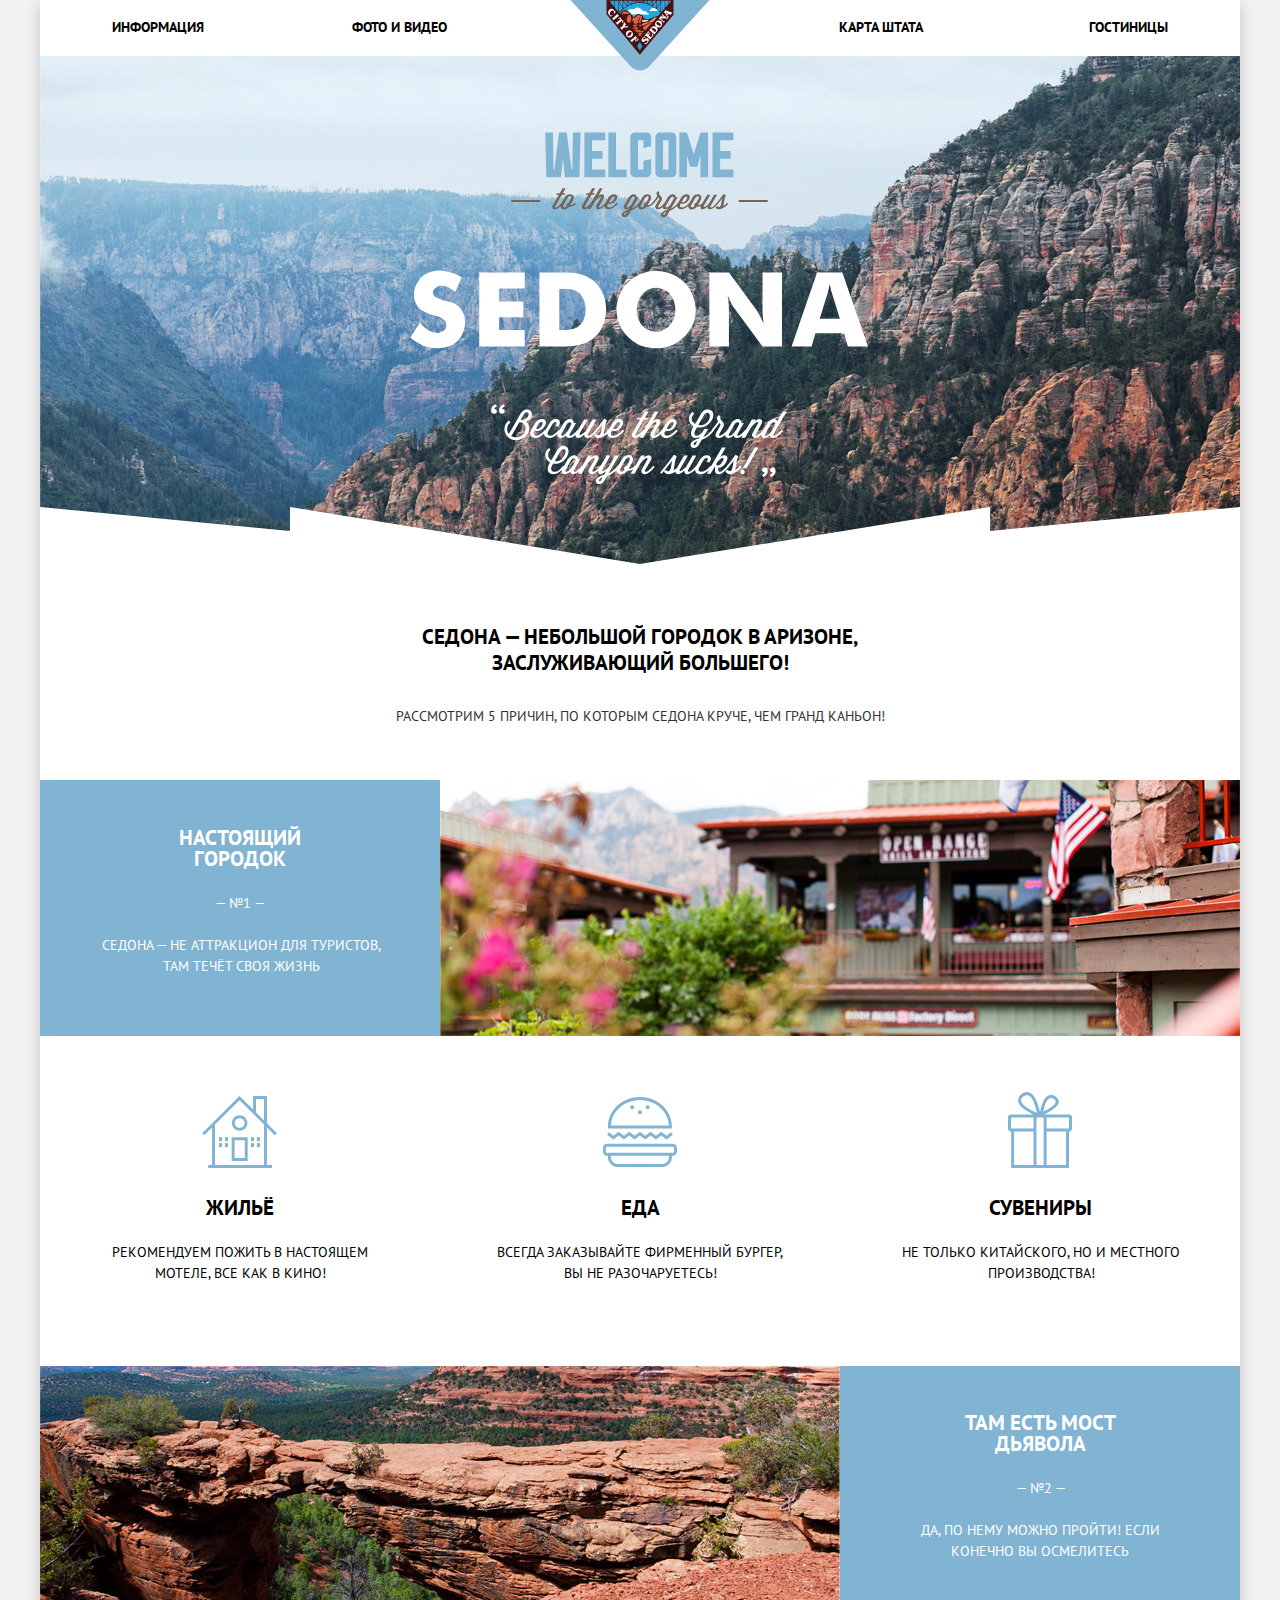
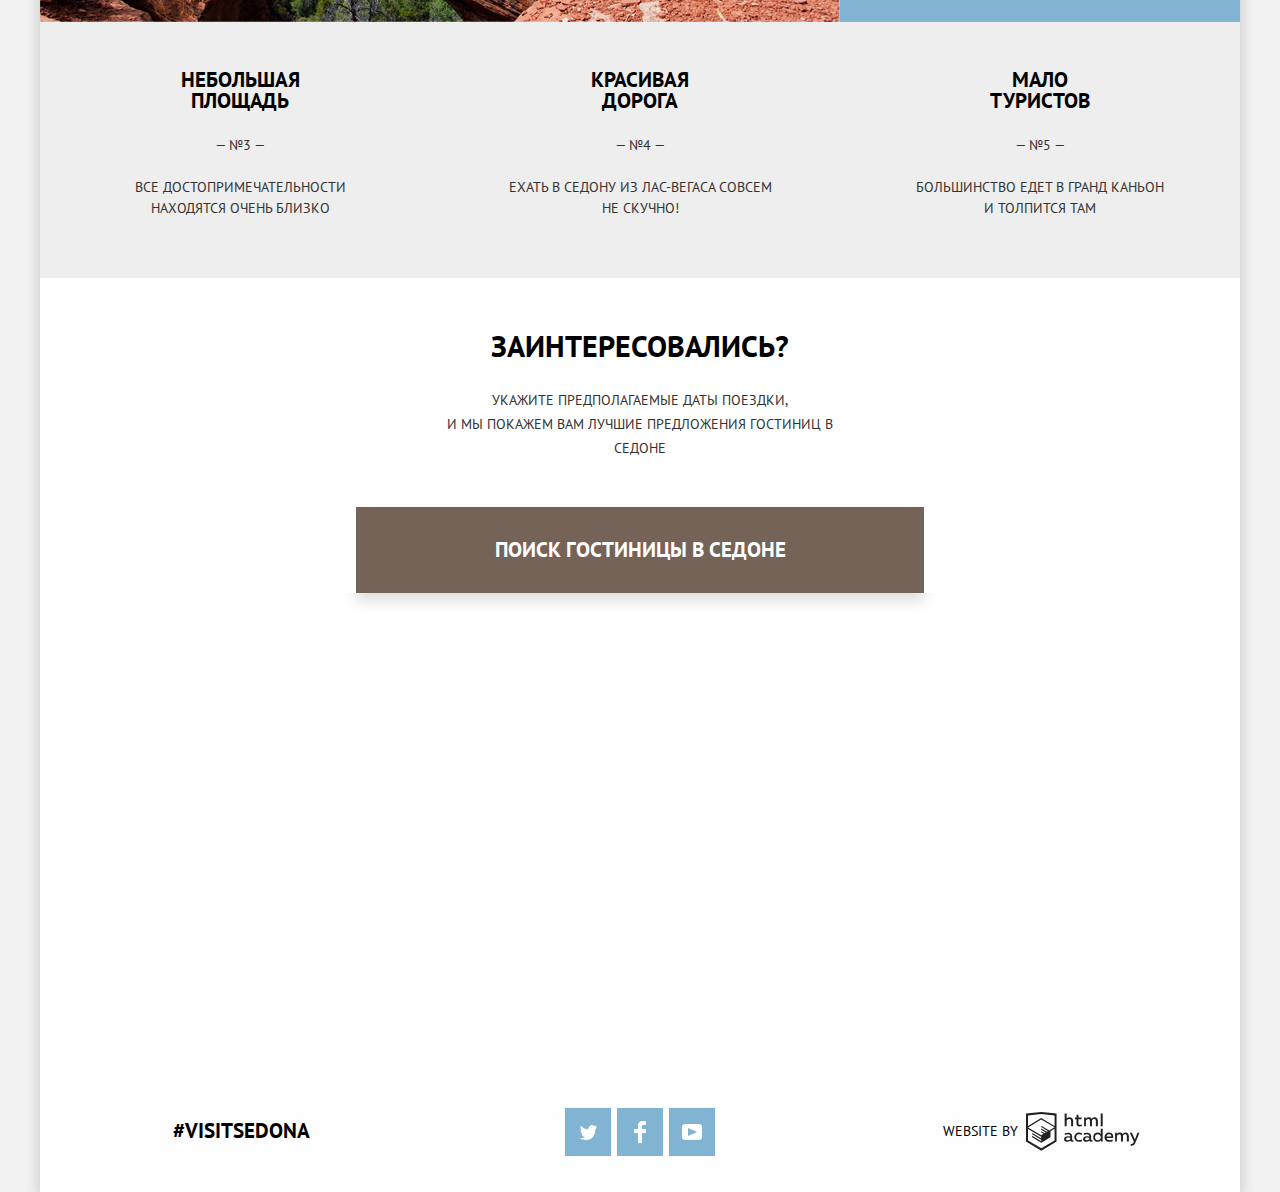
==== commit c48d2d88: "Некоторые правки по подвалу" ====
--- a/index.html
+++ b/index.html
@@ -5,7 +5,7 @@
     <title>Седона</title>
     <link href="https://fonts.googleapis.com/css?family=PT+Sans:400,700&amp;subset=cyrillic"rel="stylesheet">
     <link href="css/normalize.min.css" rel="stylesheet">
-    <link href="css/style.css" rel="stylesheet">
+    <link href="css/styles.min.css" rel="stylesheet">
   </head>
   <body>
     <div class="container">   
--- a/css/styles.min.css
+++ b/css/styles.min.css
@@ -0,0 +1 @@
+.main-header::after,.main-header::before{left:0;content:""}.btn-open-form,body{text-transform:uppercase}.main-header::after,.main-header::before,.map form{z-index:2;position:absolute}.advantages-item-reverse,.star-container{-webkit-box-orient:horizontal;-webkit-box-direction:reverse}@-webkit-keyframes form-move-down{from{-webkit-transform:translate(0,-100%);transform:translate(0,-100%)}to{-webkit-transform:translate(0,0);transform:translate(0,0)}}@keyframes form-move-down{from{-webkit-transform:translate(0,-100%);transform:translate(0,-100%)}to{-webkit-transform:translate(0,0);transform:translate(0,0)}}@-webkit-keyframes form-move-up{from{-webkit-transform:translate(0,0);transform:translate(0,0)}to{-webkit-transform:translate(0,-100%);transform:translate(0,-100%)}}@keyframes form-move-up{from{-webkit-transform:translate(0,0);transform:translate(0,0)}to{-webkit-transform:translate(0,-100%);transform:translate(0,-100%)}}@-webkit-keyframes input-error{0%,100%{-webkit-transform:translateX(0);transform:translateX(0)}10%,30%,50%,70%,90%{-webkit-transform:translateX(-15px);transform:translateX(-15px)}20%,40%,60%,80%{-webkit-transform:translateX(15px);transform:translateX(15px)}}@keyframes input-error{0%,100%{-webkit-transform:translateX(0);transform:translateX(0)}10%,30%,50%,70%,90%{-webkit-transform:translateX(-15px);transform:translateX(-15px)}20%,40%,60%,80%{-webkit-transform:translateX(15px);transform:translateX(15px)}}.visually-hidden:not(:focus):not(:active),input[type=checkbox].visually-hidden,input[type=radio].visually-hidden{position:absolute;width:1px;height:1px;margin:-1px;border:0;padding:0;white-space:nowrap;-webkit-clip-path:inset(100%);clip-path:inset(100%);clip:rect(0 0 0 0);overflow:hidden}body{margin:0;padding:0;font-family:"PT Sans",Arial,sans-serif;font-size:14px;line-height:21px;font-weight:400;color:#333;background-color:#f2f2f2}.main-navigator,.site-navigation a{font-size:14px;color:#000;line-height:26px}.main-navigator,main.content{background-color:#fff}a{text-decoration:none}img{width:100%;height:auto}.footer-social ul,.search-result-list,.site-navigation,.sort-links{margin:0;padding:0;list-style:none}.site-navigation a{font-weight:700}.site-navigation a:focus,.site-navigation a:hover{color:#81b3d2}.site-navigation a:active{color:#cacaca}.site-navigation .active{color:#766357}.main-header{position:relative;width:1200px;min-height:510px;background-color:#8b97a6;background-image:url(../img/header-index-bg.jpg);background-size:1200px;background-position:0 -56px;background-repeat:no-repeat}.main-header::before{top:508px;width:1200px;height:2px;background-color:#fff}.main-header::after{bottom:2px;display:block;width:1200px;height:57px;background-color:transparent;background-image:url(../img/polygon.svg);background-repeat:no-repeat}.main-header img{position:absolute;top:76px;left:370px;width:459px;height:353px}.advantages-intro-mark{margin:26px 0;padding:0 295px;font-size:21px;line-height:26px;font-weight:700;text-align:center;color:#000}.advantages-intro-mark:first-of-type{margin:0 0 27px}.advantages-intro{font-size:14px;line-height:26px;font-weight:400;text-align:center;color:#333}.advantages-item-container{-ms-flex-preferred-size:400px;flex-basis:400px;padding-top:47px;padding-bottom:45px;background-color:#81b3d2}.advantages-item-container h3{font-size:21px;line-height:21px;font-weight:700;text-align:center;color:#fff}.advantages-item-container p{font-size:14px;line-height:21px;font-weight:400;text-align:center;color:#fff}.advantages-extra b{font-size:21px;line-height:21px;font-weight:700;color:#000}.advantages-extra p{font-size:14px;line-height:21px;font-weight:400;text-align:center;color:#000}.advantages-item-small{background-color:#eee}.advantages-item-small h3{font-size:21px;line-height:21px;font-weight:700;text-align:center;color:#000}.advantages-item-small p{font-size:14px;line-height:21px;font-weight:400;text-align:center;color:#333}.container-before-search-form b{font-size:30px;line-height:36px;font-weight:700;text-align:center;color:#000}.container-before-search-form p{font-size:14px;line-height:24px;font-weight:400;text-align:center}.btn-open-form{margin:0 0 0 316px;padding:30px 0;width:568px;border:none;font-size:21px;line-height:26px;font-weight:700;text-align:center;color:#fff;background-color:#766357}.btn-open-form:focus,.btn-open-form:hover{color:#fff;background-color:#604e43}.btn-open-form:active{color:#928a85;background-color:#503e33}.form-search input,.form-search label{font-size:14px;color:#000;text-transform:uppercase}.map form{top:0;left:316px;max-width:458px;background-color:#fff;-webkit-box-shadow:0 7px 15px 0 rgba(0,0,0,.15);box-shadow:0 7px 15px 0 rgba(0,0,0,.15)}.map .start-status{-webkit-transform:translate(0,-100%);-ms-transform:translate(0,-100%);transform:translate(0,-100%)}.map .form-open{-webkit-animation-name:form-move-down;animation-name:form-move-down;-webkit-animation-duration:.6s;animation-duration:.6s;-webkit-animation-fill-mode:forwards;animation-fill-mode:forwards}.map .form-close{-webkit-animation-name:form-move-up;animation-name:form-move-up;-webkit-animation-duration:.6s;animation-duration:.6s;-webkit-animation-fill-mode:forwards;animation-fill-mode:forwards}.map .form-error{-webkit-animation-name:input-error;animation-name:input-error;-webkit-animation-duration:.6s;animation-duration:.6s;-webkit-animation-timing-function:linear;animation-timing-function:linear}.map iframe{border:none}.form-search p{display:-webkit-box;display:-ms-flexbox;display:flex;-webkit-box-pack:justify;-ms-flex-pack:justify;justify-content:space-between;-ms-flex-preferred-size:100%;flex-basis:100%;-webkit-box-align:center;-ms-flex-align:center;align-items:center}.form-search .container-for-peoples-count{display:-webkit-box;display:-ms-flexbox;display:flex;-webkit-box-pack:justify;-ms-flex-pack:justify;justify-content:space-between;-webkit-box-align:center;-ms-flex-align:center;align-items:center;margin-bottom:55px}.form-search label{-ms-flex-preferred-size:112px;flex-basis:112px;font-weight:700}.form-search input{border:2px solid #f2f2f2;line-height:26px;font-weight:700;background-color:#f2f2f2;-webkit-transition-duration:.5s;-o-transition-duration:.5s;transition-duration:.5s}.form-search .find,.hash-tag{font-size:21px;font-weight:700}.form-search input:hover{border:2px solid #ebebeb;background-color:#ebebeb}.form-search input:focus{border:2px solid #e5e5e5;background-color:#fff;outline:0}.form-search .container-for-date{position:relative;margin:0 0 29px}.form-search .input-date-label,.form-search .output-date-label{-ms-flex-preferred-size:112px;flex-basis:112px}.form-search .input-date,.form-search .output-date{margin:0;padding:0 41px 0 11px;width:290px;height:34px}.container-for-date .calendar-event-listener{position:absolute;top:2px;right:2px;width:34px;height:34px;border:none;background-color:transparent}.container-for-date .calendar-event-listener:active,.container-for-date .calendar-event-listener:focus,.container-for-date .calendar-event-listener:hover{background-color:transparent}.calendar{position:absolute;top:6px;right:7px;fill:#a9a9a9}.calendar-event-listener:focus>.calendar,.calendar-event-listener:hover>.calendar{fill:#000}.calendar-event-listener:active>.calendar{fill:#81b3d2}.form-search .adult-container{display:-webkit-box;display:-ms-flexbox;display:flex;-ms-flex-preferred-size:226px;flex-basis:226px;-webkit-box-align:center;-ms-flex-align:center;align-items:center}.form-search .children-container{display:-webkit-box;display:-ms-flexbox;display:flex;-ms-flex-preferred-size:179px;flex-basis:179px;-webkit-box-align:center;-ms-flex-align:center;align-items:center}.adult-container label{-ms-flex-preferred-size:112px;flex-basis:112px}.children-container label{-ms-flex-preferred-size:65px;flex-basis:65px}.container-for-peoples-count button{position:relative;margin:0;padding:0;width:38px;height:38px;border:none;background-color:#f2f2f2}.container-for-peoples-count button::after,.container-for-peoples-count button::before{content:"";position:absolute;top:18px;left:13px;display:block;margin:0;padding:0;height:3px;background-color:#a9a9a9}.advantages,.site-navigation{display:-webkit-box;display:-ms-flexbox}.container-for-peoples-count .minus::before{width:12px}.container-for-peoples-count .plus::before{width:11px}.container-for-peoples-count .plus::after{width:11px;-webkit-transform:translateX(7px) translateY(-4px) rotate(90deg);-ms-transform:translateX(7px) translateY(-4px) rotate(90deg);transform:translateX(7px) translateY(-4px) rotate(90deg);-webkit-transform-origin:top left;-ms-transform-origin:top left;transform-origin:top left}.container-for-peoples-count button:focus::after,.container-for-peoples-count button:focus::before,.container-for-peoples-count button:hover::after,.container-for-peoples-count button:hover::before{background-color:#000}.container-for-peoples-count button:active::after,.container-for-peoples-count button:active::before,.form-search .find{background-color:#81b3d2}.container-for-peoples-count input{margin:0;padding:0;width:34px;height:34px;text-align:center}.container-for-search{-ms-flex-preferred-size:100%;flex-basis:100%;margin:0;padding:0}.container-for-search .find{width:100%;padding:16px 0;outline:0}.form-search .find{border:none;line-height:26px;text-align:center;text-transform:uppercase;color:#fff}.form-search .find:focus,.form-search .find:hover{background-color:#669ec0}.form-search .find:active{color:#94b9d2;background-color:#5496bd}.author,.hash-tag{line-height:26px;color:#000}.main-footer{background-color:rgba(255,255,255,.5)}.footer-fix-bg{background:#fefefe}.hash-tag{margin:10px 0 0;text-indent:133px}.btn-social{background-color:#81b3d2}.author{font-size:14px;font-weight:400}.logo-htmlacademy-svg{width:115px;height:41px}.logo-htmlacademy path,.logo-htmlacademy rect{fill:#231f20}.logo-htmlacademy:focus path,.logo-htmlacademy:focus rect,.logo-htmlacademy:hover path,.logo-htmlacademy:hover rect{fill:#81b3d2}.logo-htmlacademy:active path,.logo-htmlacademy:active rect{fill:#bdbbbc}.search-filter{padding-bottom:31px;background-color:#566571;background-image:url(../img/filter-bg-catalog.jpg);background-repeat:no-repeat;background-size:cover;background-position:0 -55px}.search-filter fieldset{border:none}.search-filter legend{font-size:16px;line-height:21px;font-weight:700;color:#fff}.search-filter label{font-size:14px;line-height:21px;font-weight:400;color:#fff}.search-filter-range-params{border:2px solid #fff;border-radius:2px;background-color:transparent}.search-filter-range-params input{border:none;color:#fff;background-color:transparent}.search-filter .show{border:2px solid #fff;border-radius:2px;text-align:center;color:#fff;background-color:transparent}.search-filter .show:focus,.search-filter .show:hover{color:#000;background-color:#fff}.search-result-output-text b{font-size:21px;line-height:26px;font-weight:700;color:#000}.search-result-output-text span,.sort-links a{font-size:12px;line-height:18px;font-weight:400}.search-result-output-text span{color:#000;vertical-align:1px}.sort-links .active{color:#81b3d2}.sort-links a{border-bottom:1px dotted #81b3d2;color:#cacaca}.sort-links a:focus,.sort-links a:hover{border-bottom:1px dotted #81b3d2;color:#81b3d2}.sort-links a:active{border-bottom:none;color:#000}.btn-filter svg[class^=svg]{width:11px;height:10px}.btn-filter-to-max,.btn-filter-to-min polyline{fill:#cacaca}.btn-filter-to-max:focus polygon,.btn-filter-to-max:hover polygon,.btn-filter-to-min:focus polyline,.btn-filter-to-min:hover polyline{fill:#231f20}.btn-active polyline,.btn-filter-to-max:active polygon,.btn-filter-to-min:active polyline{fill:#81b3d2}.hotel-title{font-size:21px;font-weight:700;color:#000}.btn-detail,.btn-order{font-size:14px;line-height:21px;font-weight:700}.hotel-title:focus,.hotel-title:hover{color:#81b3d2}.hotel-title:active{color:#cacaca}.btn-detail{color:#fff;background-color:#81b3d2}.btn-detail:focus,.btn-detail:hover{color:#fff;background-color:#669ec0}.btn-detail:active{color:#94b9d2;background-color:#5496bd}.btn-order{color:#fff;background-color:#766357}.btn-order:focus,.btn-order:hover{color:#fff;background-color:#604e43}.btn-order:active{color:#928a85;background-color:#503e33}.rating-mark{color:#666;background-color:#f2f2f2}body .container{margin:0 auto;padding:0;width:1200px;-webkit-box-shadow:0 5px 15px 0 rgba(0,0,0,.2);box-shadow:0 5px 15px 0 rgba(0,0,0,.2);background-color:#fff}.main-navigator{position:relative;margin:0;padding:0 72px}.main-header-logo{position:absolute;top:-1px;left:530px;z-index:10}.main-header-logo img{width:140px;height:72px}.site-navigation{display:flex;-ms-flex-negative:0;flex-shrink:0;-ms-flex-wrap:wrap;flex-wrap:wrap;margin:0;padding:0}.site-navigation li{width:128px}.site-navigation li:nth-of-type(4n+1){margin-right:112px}.site-navigation li:nth-of-type(4n+2){margin-right:315px}.site-navigation li:nth-of-type(4n){margin-left:auto}.advantages{display:flex;-ms-flex-wrap:wrap;flex-wrap:wrap;-ms-flex-negative:0;flex-shrink:0;margin:0;padding:58px 0 0}.advantages p[class^=advantages-intro]{-ms-flex-preferred-size:100%;flex-basis:100%}.advantages .big-item{display:-webkit-box;display:-ms-flexbox;display:flex;-ms-flex-wrap:wrap;flex-wrap:wrap;-ms-flex-negative:0;flex-shrink:0;-webkit-box-align:start;-ms-flex-align:start;align-items:flex-start;-ms-flex-preferred-size:100%;flex-basis:100%}.advantages-img-container{-ms-flex-preferred-size:800px;flex-basis:800px}.advantages-img-container img{display:block;width:800px;height:256px}.advantages-extra,.main-footer{display:-webkit-box;display:-ms-flexbox}.advantages-extra{-ms-flex-preferred-size:100%;flex-basis:100%;display:flex;-ms-flex-wrap:wrap;flex-wrap:wrap;-ms-flex-pack:distribute;justify-content:space-around;-ms-flex-negative:0;flex-shrink:0}.advantages .advantages-extra-item,.advantages .advantages-item-small{-ms-flex-preferred-size:400px;flex-basis:400px}.advantages-item-reverse{-ms-flex-direction:row-reverse;flex-direction:row-reverse}.container-before-search-form a{margin:0 auto;width:568px}.form-search{margin:0 auto;padding:55px;width:458px}.main-footer{display:flex;-ms-flex-negative:0;flex-shrink:0;-webkit-box-align:start;-ms-flex-align:start;align-items:flex-start;margin:0;padding:36px 0}.main-footer div,.main-footer p{-ms-flex-preferred-size:400px;flex-basis:400px;overflow:hidden}.search-filter form{display:-webkit-box;display:-ms-flexbox;display:flex;-ms-flex-negative:0;flex-shrink:0}.search-filter fieldset{-webkit-margin-start:0;-webkit-margin-end:0;margin:0;-webkit-padding-before:0;-webkit-padding-start:0;-webkit-padding-end:0;-webkit-padding-after:0;padding:0}.search-filter-infrastructure,.search-filter-type-of-hotel{-ms-flex-preferred-size:255px;flex-basis:255px}.search-result-filter,.sort-links{display:-webkit-box;display:-ms-flexbox;-ms-flex-negative:0}.search-filter-infrastructure label,.search-filter-type-of-hotel label{padding-left:40px}.search-filter-infrastructure legend,.search-filter-type-of-hotel legend{margin-bottom:25px}.search-filter-infrastructure p,.search-filter-type-of-hotel p{margin-top:0;margin-bottom:25px}.search-filter-infrastructure p:last-of-type,.search-filter-type-of-hotel p:last-of-type{margin-bottom:0}.search-result{background:#fefefe}.search-result-filter{display:flex;flex-shrink:0;padding:0 72px 0 71px}.search-result-output-text{margin:0 40px 0 0}.search-result-output-text b{margin-right:44px}.sort-links{display:flex;flex-shrink:0;-webkit-box-flex:0;-ms-flex-positive:0;flex-grow:0;-ms-flex-wrap:wrap;flex-wrap:wrap;-webkit-box-align:center;-ms-flex-align:center;align-items:center;-ms-flex-line-pack:center;align-content:center;-ms-flex-preferred-size:742px;flex-basis:742px}.sort-links li{margin-right:33px}.sort-links li:last-of-type{margin-right:0}.btn-filter-to-max{margin-right:12px}.search-result-list li{display:-webkit-box;display:-ms-flexbox;display:flex;-ms-flex-negative:0;flex-shrink:0;margin-top:-1px;border-top:1px solid #e5e5e5;border-bottom:1px solid #e5e5e5}.search-result-list li:first-of-type{-ms-flex-preferred-size:135px;flex-basis:135px;margin-top:0}.preview-photo,.preview-photo img{display:block;height:90px}.preview-photo{margin:30px 30px 30px 72px;-ms-flex-preferred-size:135px;flex-basis:135px}.preview-photo img{width:135px}.search-result-item-info{-ms-flex-preferred-size:651px;flex-basis:651px;padding:27px 0}.btn-detail,.btn-order{display:block;padding:3px 0;text-align:center}.search-result-item-info h3{margin:0 0 8px}.btn-detail{width:110px}.btn-order{width:142px}.search-result-item-rating{-ms-flex-preferred-size:241px;flex-basis:241px;margin-right:auto;padding:25px 0}.star-container{display:-webkit-box;display:-ms-flexbox;display:flex;margin-top:4px;-ms-flex-direction:row-reverse;flex-direction:row-reverse}.star-container img{margin-right:1px;margin-left:5px;width:18px;height:17px}.rating-mark{margin-left:130px;margin-top:47px;margin-bottom:5px;width:110px;line-height:27px;text-align:center}.site-navigation li{display:block;padding-top:14px;padding-bottom:16px}.site-navigation li:nth-child(4n),.site-navigation li:nth-child(4n+3){text-align:right}.advantages-intro{margin-top:0;margin-bottom:26px}.advantages-intro:last-of-type{margin-bottom:51px}.advantages h3{margin-top:0;margin-bottom:24px;padding:0 124px}.advantages-item-container p:first-of-type{margin-bottom:21px}.advantages-item-container p:nth-of-type(2){padding:0 49px}.advantages div[class^=advantages-extra-item]{position:relative;padding-top:147px;padding-bottom:82px}.advantages div[class^=advantages-extra-item]::before{content:"";position:absolute;width:80px;height:80px;background-color:transparent;background-repeat:no-repeat;background-position:50% 50%}.map,.map img,.map-effect{position:relative}.advantages-extra-item-1::before{top:56px;left:159px;background-image:url(../img/house-icon.svg)}.advantages-extra-item-2::before{top:56px;left:160px;background-image:url(../img/eat-icon.svg)}.advantages-extra-item-3::before{top:54px;left:160px;background-image:url(../img/gift-icon.svg)}.advantages-extra p:last-of-type{margin-top:21px;margin-bottom:0;padding:0 50px}.advantages .advantages-item-small{padding-top:47px;padding-bottom:45px}.advantages-item-small p:last-of-type{margin-top:21px;padding:0 60px}.big-item p.special-decore-1{padding:0 46px 0 48px}.advantages p.special-decore-3-ext{padding-left:51px;padding-right:49px}.advantages .special-decore-2{padding-top:46px;padding-bottom:46px;text-indent:1px}.advantages p.special-decore-2{padding-left:48px;padding-right:48px}.advantages-item-small p.special-decore-4{padding-left:61px;padding-right:59px}.advantages-item-small p.special-decore-5{padding:0 71px}.container-before-search-form{padding-top:50px;background-color:#fff}.container-before-search-form p:first-of-type{margin-top:0;margin-bottom:24px}.container-before-search-form p:last-of-type{margin-bottom:47px;padding:0 380px}.container-before-search-form a{padding:30px 0}.map{z-index:1;overflow:hidden}.map img{display:block;width:1200px;height:593px}.map-effect{z-index:2;margin-top:-120px;background-color:rgba(254,254,254,.9)}.main-footer .footer-social{display:-webkit-box;display:-ms-flexbox;display:flex;-webkit-box-align:start;-ms-flex-align:start;align-items:flex-start;-webkit-box-pack:center;-ms-flex-pack:center;justify-content:center}.footer-social ul{display:-webkit-box;display:-ms-flexbox;display:flex;-ms-flex-negative:0;flex-shrink:0;-ms-flex-wrap:wrap;flex-wrap:wrap;-webkit-box-pack:justify;-ms-flex-pack:justify;justify-content:space-between;-ms-flex-line-pack:justify;align-content:space-between;-webkit-box-align:center;-ms-flex-align:center;align-items:center;margin:0 0 0 -1px;width:150px}.footer-social li{-ms-flex-preferred-size:46px;flex-basis:46px;height:48px;overflow:hidden}.footer-social a{display:block;height:48px}.btn-social:focus,.btn-social:hover{background-color:#669ec0}.btn-social:active{background-color:#5496bd}.btn-social:active path{fill:#88b6d1}.btn-social-tw{padding:17px 14px 10px 15px}.btn-social-fb{padding:13px 17px 7px}.btn-social-yt{padding:16px 13px 10px}.author{display:-webkit-box;display:-ms-flexbox;display:flex;margin:0}.author span{margin-top:10px;margin-left:103px}.author a{display:block;margin:4px 0 0 8px;line-height:0}.search-filter form{padding-left:71px;padding-right:70px;padding-top:27px}fieldset.search-filter-type-of-hotel{padding-left:105px}.search-filter-type-of-hotel label{padding-left:42px}.container-form-item{-ms-flex-preferred-size:544px;flex-basis:544px;padding-left:334px}.search-filter-cost legend{margin-left:1px}.search-filter-range-params{position:relative;margin-top:10px;padding-top:5px;width:314px;min-height:27px}.search-filter-range-params::before{content:"";position:absolute;top:5px;left:157px;display:block;width:2px;height:22px;background-color:#fff}.search-filter-range-params input{width:50px}.search-filter-range-params label{display:inline-block;vertical-align:baseline}.search-filter-range-params label:first-of-type{margin-top:1px;padding-left:65px}.search-filter-range-params input:first-of-type{padding-right:13px}.search-filter-range-params label:last-of-type{padding-left:59px}.search-filter-range-input{position:relative;z-index:1;margin-bottom:32px;padding:4px 0}.search-filter-range-input::after,.search-filter-range-input::before{content:"";position:absolute;top:6px;left:11px;display:block;margin:0;padding:0;height:2px}.search-filter-range-input::before{z-index:2;width:307px;background-color:#928381}.search-filter-range-input::after{z-index:3;width:253px;background-color:#fff}.search-filter-range-input .left-range,.search-filter-range-input .right-range{position:absolute;z-index:4;width:4px;height:4px;background:#ababab;border:8px solid #fff;border-radius:50%;-webkit-box-shadow:0 2px 1px 0 rgba(0,1,1,.2);box-shadow:0 2px 1px 0 rgba(0,1,1,.2)}.search-filter-range-input .right-range{top:-3px;left:1px}.search-filter-range-input .left-range{top:-3px;left:253px}.search-filter-range-input .left-range:hover,.search-filter-range-input .right-range:hover{position:absolute;z-index:4;width:4px;height:4px;background:#ababab;border:9px solid #fff;border-radius:50%;-webkit-box-shadow:0 2px 1px 0 rgba(0,1,1,.2);box-shadow:0 2px 1px 0 rgba(0,1,1,.2);cursor:pointer}.search-filter-range-input .right-range:hover{top:-4px;left:0}.search-filter-range-input .left-range:hover{top:-4px;left:252px}.container-form-item .show{margin-left:85px;padding:8px 0;width:137px;text-transform:uppercase}.search-result-output-text{padding-top:30px;padding-bottom:30px}.btn-filter{padding-top:34px}.search-result-item-info-base{margin:0 0 14px}.search-result-item-action{margin:0}.search-result-item-info .info-container{display:-webkit-box;display:-ms-flexbox;display:flex;-ms-flex-negative:0;flex-shrink:0;-webkit-box-flex:0;-ms-flex-positive:0;flex-grow:0;-webkit-box-pack:justify;-ms-flex-pack:justify;justify-content:space-between;-webkit-box-align:start;-ms-flex-align:start;align-items:flex-start;margin:0;padding:0;width:258px}.info-container .left-column{-ms-flex-preferred-size:110px;flex-basis:110px;margin:0;padding:0}.info-container .right-column{-ms-flex-preferred-size:142px;flex-basis:142px;margin:0;padding:0}.info-container a{margin-top:14px}.search-filter label{position:relative;cursor:pointer}.chkb[type=checkbox]+label>.custom-checkbox{position:absolute;top:-2px;left:1px;display:block;width:19px;height:19px;border:2px solid #fff;border-radius:3px;background-color:transparent}.chkb[type=checkbox]:focus+label .custom-checkbox{outline:dotted thin;outline:-webkit-focus-ring-color auto 5px}.chkb[type=checkbox]:checked+label .custom-checkbox{top:-2px;left:1px;width:27px;height:23px;border:none;border-radius:0;background-image:url(../img/checkbox-on.svg);background-repeat:no-repeat}.chkb-last[type=checkbox]+label>.custom-checkbox,.chkb-last[type=checkbox]:checked+label>.custom-checkbox{top:-3px}